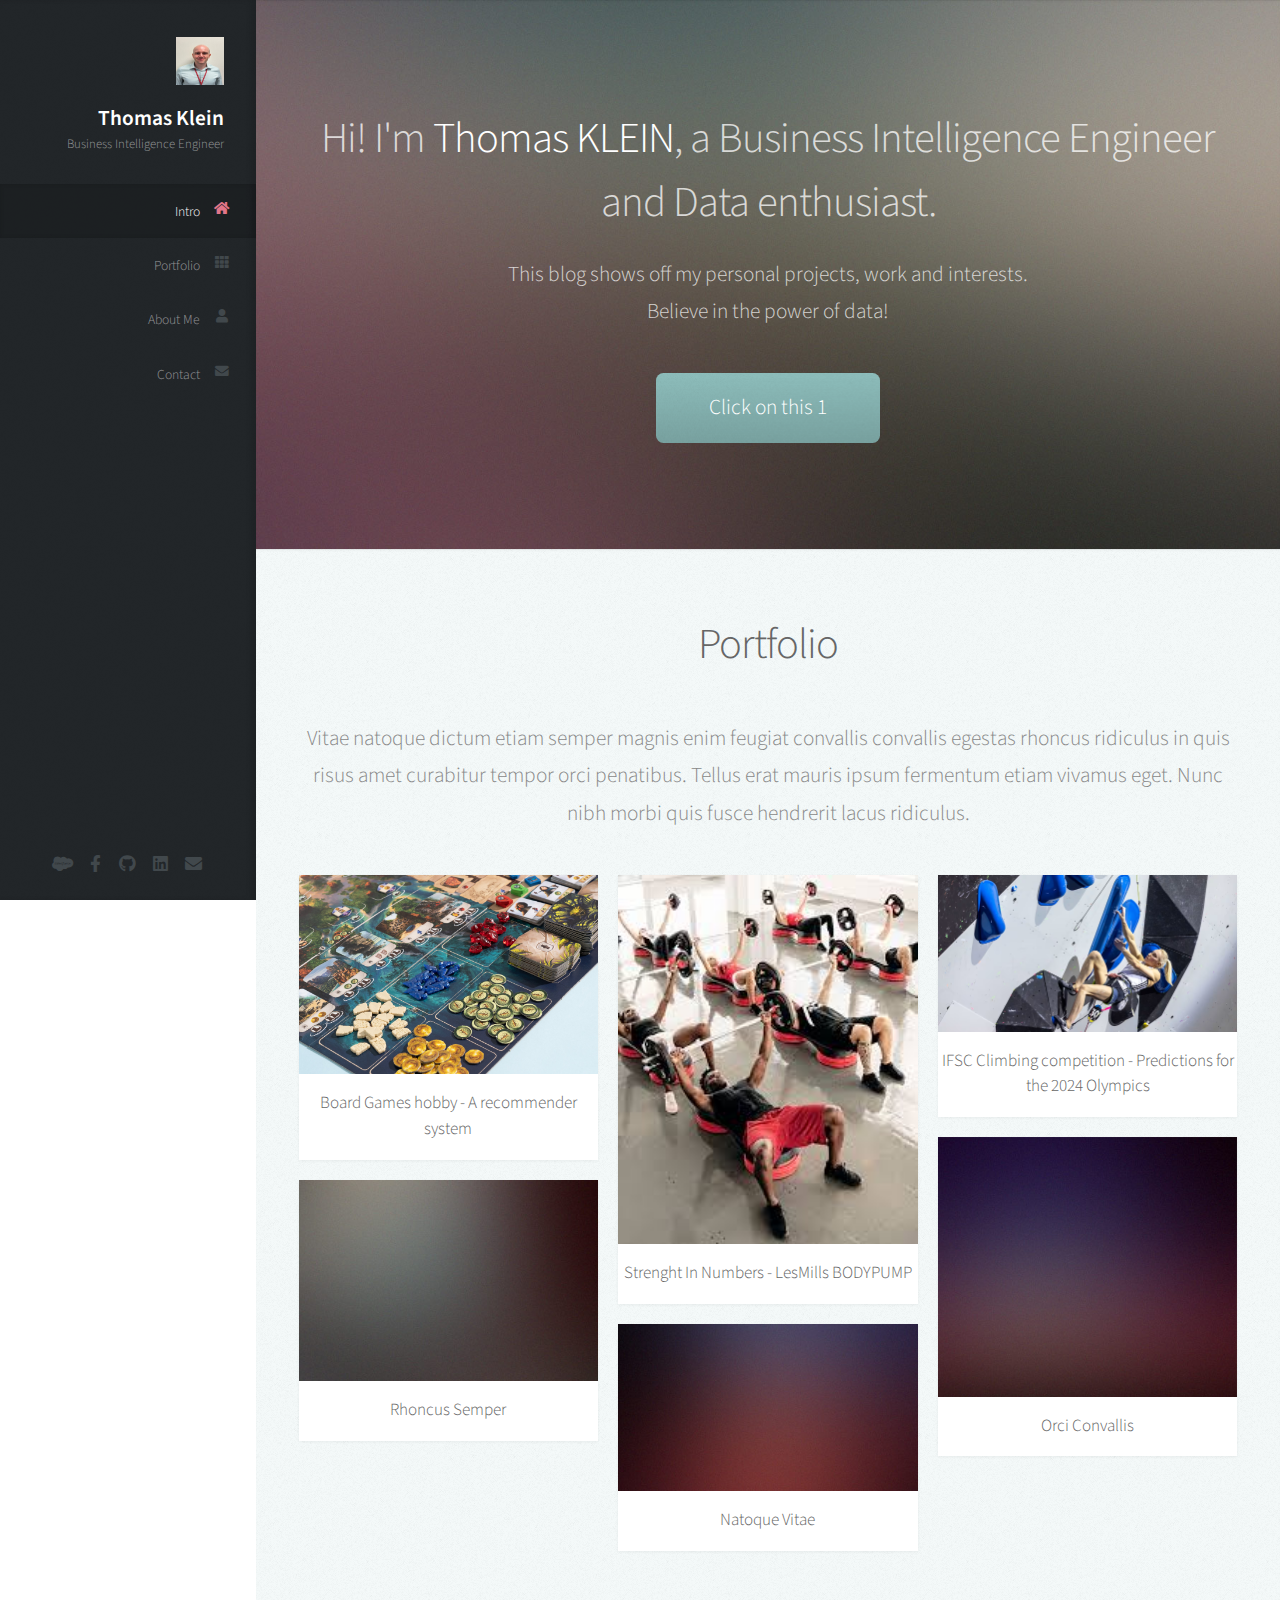
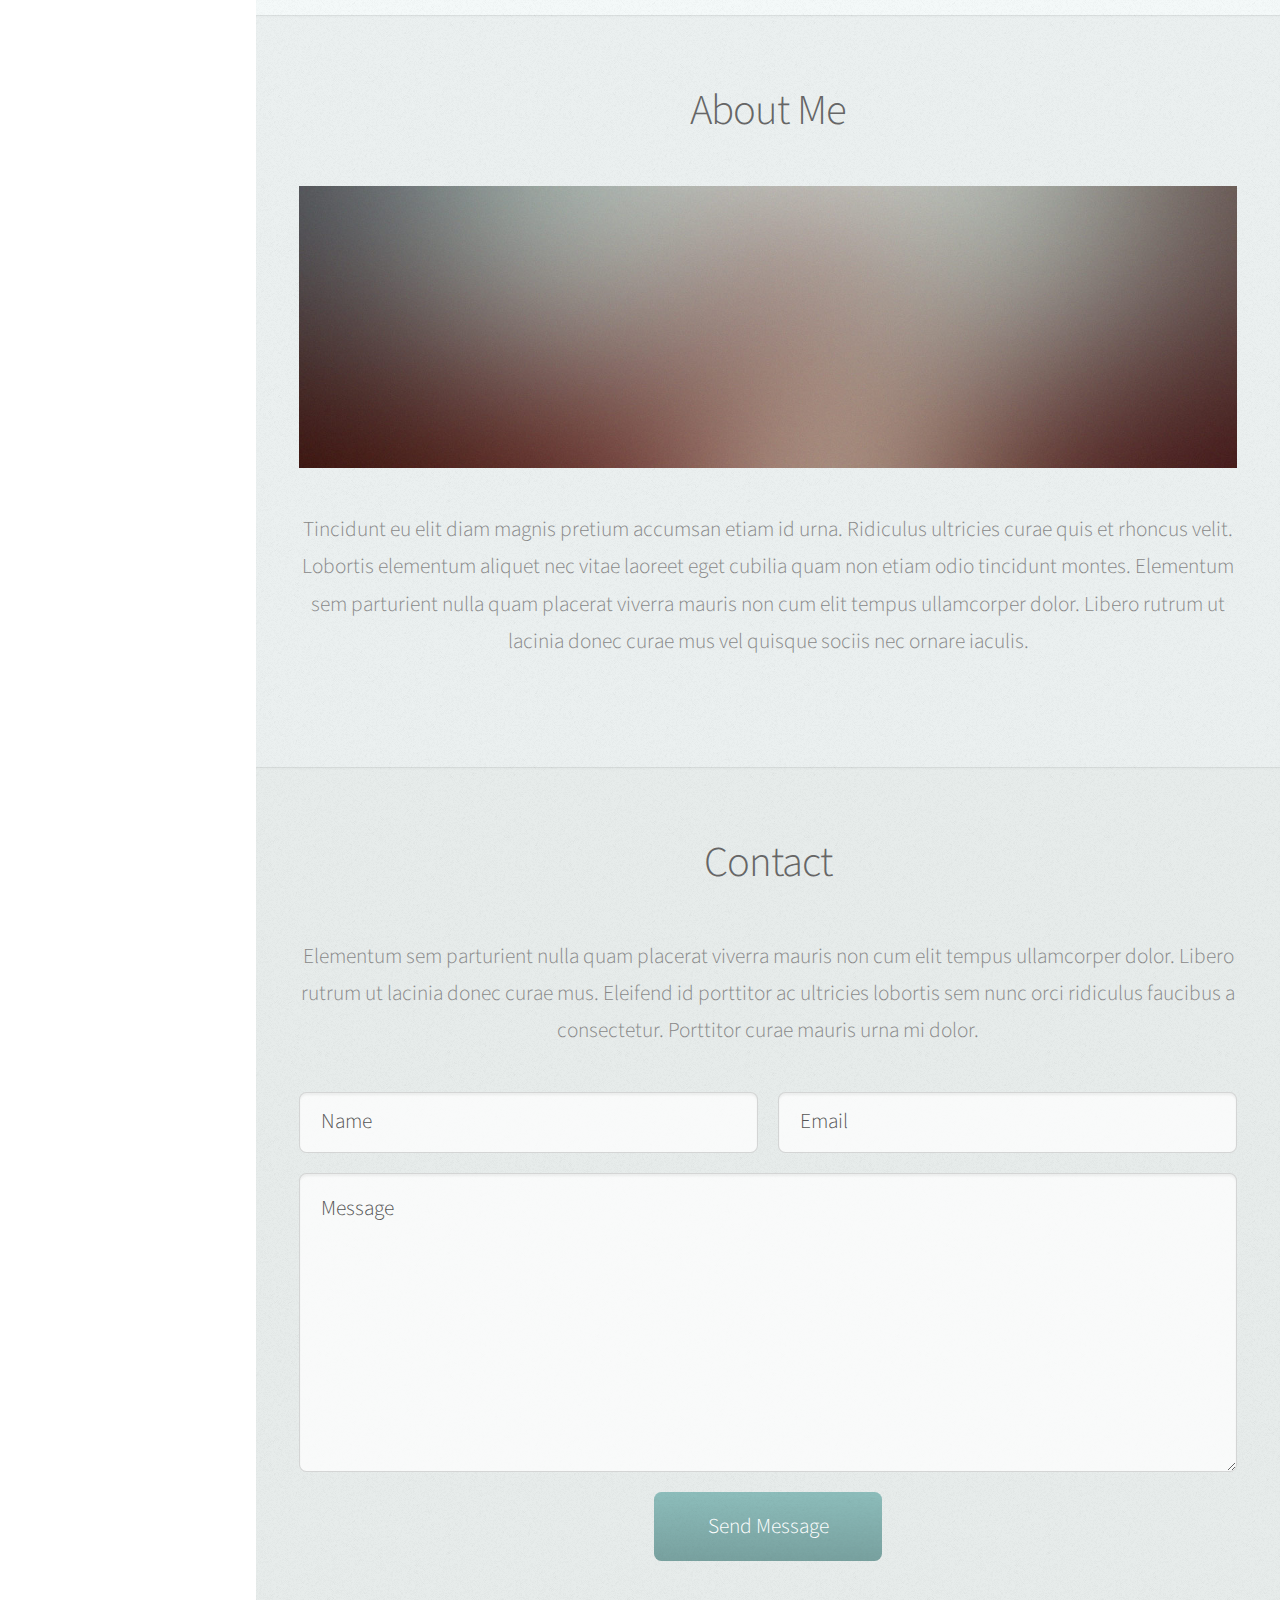
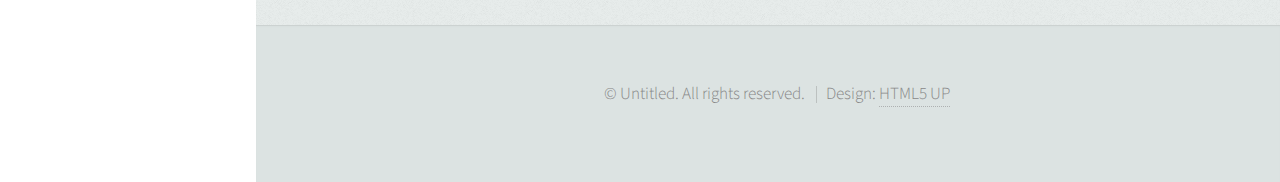
==== index.html @ b3cee6b2 "styling h4, correcting links, changing title of article 1" ====
<!DOCTYPE HTML>
<!--
	Prologue by HTML5 UP
	html5up.net | @ajlkn
	Free for personal and commercial use under the CCA 3.0 license (html5up.net/license)
-->
<html lang="en">

<head>
	<title>Thomas KLEIN</title>
	<meta charset="utf-8" />
	<meta name="viewport" content="width=device-width, initial-scale=1, user-scalable=no" />
	<link rel="stylesheet" href="assets/css/main.css" />
</head>

<body class="is-preload">

	<!-- Header -->
	<div id="header">

		<div class="top">

			<!-- Logo -->
			<div id="logo">
				<span class="image avatar48"><img src="images/Klein Thomas.jpg" alt="" /></span>
				<h1 id="title">Thomas Klein</h1>
				<p>Business Intelligence Engineer</p>
			</div>

			<!-- Nav -->
			<nav id="nav">
				<ul>
					<li><a href="#top" id="top-link"><span class="icon solid fa-home">Intro</span></a></li>
					<li><a href="#portfolio" id="portfolio-link"><span class="icon solid fa-th">Portfolio</span></a>
					</li>
					<li><a href="#about" id="about-link"><span class="icon solid fa-user">About Me</span></a></li>
					<li><a href="#contact" id="contact-link"><span class="icon solid fa-envelope">Contact</span></a>
					</li>
				</ul>
			</nav>

		</div>

		<div class="bottom">

			<!-- Social Icons -->
			<ul class="icons">
				<li><a href="https://public.tableau.com/app/profile/klein6166/vizzes" class="icon brands fa-salesforce"><span class="label">Tableau</span></a></li>
				<li><a href="#" class="icon brands fa-facebook-f"><span class="label">Facebook</span></a></li>
				<li><a href="https://github.com/ThomasKlein90" class="icon brands fa-github"><span class="label">Github</span></a></li>
				<li><a href="https://www.linkedin.com/in/thomas-klein-3831b297/" class="icon brands fa-linkedin"><span class="label">LinkedIn</span></a></li>
				<li><a href="mailto:thomask.klein@laposte.net" class="icon solid fa-envelope"><span class="label">Email</span></a></li>
			</ul>

		</div>

	</div>

	<!-- Main -->
	<div id="main">

		<!-- Intro -->
		<section id="top" class="one dark cover">
			<div class="container">

				<header>
					<h2 class="alt">Hi! I'm <strong>Thomas KLEIN</strong>, a Business Intelligence Engineer and Data enthusiast.</h2>
					<p>This blog shows off my personal projects, work and interests.<br />
						Believe in the power of data!</p>
				</header>

				<footer>
					<a href="#portfolio" class="button scrolly">Click on this 1</a>
				</footer>

			</div>
		</section>

		<!-- Portfolio -->
		<section id="portfolio" class="two">
			<div class="container">

				<header>
					<h2>Portfolio</h2>
				</header>

				<p>Vitae natoque dictum etiam semper magnis enim feugiat convallis convallis
					egestas rhoncus ridiculus in quis risus amet curabitur tempor orci penatibus.
					Tellus erat mauris ipsum fermentum etiam vivamus eget. Nunc nibh morbi quis
					fusce hendrerit lacus ridiculus.</p>

				<div class="row">
					<div class="col-4 col-12-mobile">
						<article class="item">
							<a href="#" class="image fit"><img src="images/strategyboardgames.jpg" alt="" /></a>
							<header>
								<h3>Board Games hobby - A recommender system</h3>
							</header>
						</article>
						<article class="item">
							<a href="#" class="image fit"><img src="images/pic03.jpg" alt="" /></a>
							<header>
								<h3>Rhoncus Semper</h3>
							</header>
						</article>
					</div>
					<div class="col-4 col-12-mobile">
						<article class="item">
							<a href="article1.html" class="image fit"><img src="images/Bodypump.jpg" alt="" /></a>
							<header>
								<h3>Strenght In Numbers - LesMills BODYPUMP</h3>
							</header>
						</article>
						<article class="item">
							<a href="#" class="image fit"><img src="images/pic05.jpg" alt="" /></a>
							<header>
								<h3>Natoque Vitae</h3>
							</header>
						</article>
					</div>
					<div class="col-4 col-12-mobile">
						<article class="item">
							<a href="#" class="image fit"><img src="images/ifscclimbing.jpg" alt="" /></a>
							<header>
								<h3>IFSC Climbing competition - Predictions for the 2024 Olympics</h3>
							</header>
						</article>
						<article class="item">
							<a href="#" class="image fit"><img src="images/pic07.jpg" alt="" /></a>
							<header>
								<h3>Orci Convallis</h3>
							</header>
						</article>
					</div>
				</div>

			</div>
		</section>

		<!-- About Me -->
		<section id="about" class="three">
			<div class="container">

				<header>
					<h2>About Me</h2>
				</header>

				<a href="#" class="image featured"><img src="images/pic08.jpg" alt="" /></a>

				<p>Tincidunt eu elit diam magnis pretium accumsan etiam id urna. Ridiculus
					ultricies curae quis et rhoncus velit. Lobortis elementum aliquet nec vitae
					laoreet eget cubilia quam non etiam odio tincidunt montes. Elementum sem
					parturient nulla quam placerat viverra mauris non cum elit tempus ullamcorper
					dolor. Libero rutrum ut lacinia donec curae mus vel quisque sociis nec
					ornare iaculis.</p>

			</div>
		</section>

		<!-- Contact -->
		<section id="contact" class="four">
			<div class="container">

				<header>
					<h2>Contact</h2>
				</header>

				<p>Elementum sem parturient nulla quam placerat viverra
					mauris non cum elit tempus ullamcorper dolor. Libero rutrum ut lacinia
					donec curae mus. Eleifend id porttitor ac ultricies lobortis sem nunc
					orci ridiculus faucibus a consectetur. Porttitor curae mauris urna mi dolor.</p>

				<form method="post" action="#">
					<div class="row">
						<div class="col-6 col-12-mobile"><input type="text" name="name" placeholder="Name" /></div>
						<div class="col-6 col-12-mobile"><input type="text" name="email" placeholder="Email" /></div>
						<div class="col-12">
							<textarea name="message" placeholder="Message"></textarea>
						</div>
						<div class="col-12">
							<input type="submit" value="Send Message" />
						</div>
					</div>
				</form>

			</div>
		</section>

	</div>

	<!-- Footer -->
	<div id="footer">

		<!-- Copyright -->
		<ul class="copyright">
			<li>&copy; Untitled. All rights reserved.</li>
			<li>Design: <a href="http://html5up.net">HTML5 UP</a></li>
		</ul>

	</div>

	<!-- Scripts -->
	<script src="assets/js/jquery.min.js"></script>
	<script src="assets/js/jquery.scrolly.min.js"></script>
	<script src="assets/js/jquery.scrollex.min.js"></script>
	<script src="assets/js/browser.min.js"></script>
	<script src="assets/js/breakpoints.min.js"></script>
	<script src="assets/js/util.js"></script>
	<script src="assets/js/main.js"></script>

</body>

</html>
---- assets/css/main.css ----
@import url("fontawesome-all.min.css");
@import url("https://fonts.googleapis.com/css?family=Source+Sans+Pro:300,300italic,400,600");

/*
	Prologue by HTML5 UP
	html5up.net | @ajlkn
	Free for personal and commercial use under the CCA 3.0 license (html5up.net/license)
*/

html,
body,
div,
span,
applet,
object,
iframe,
h1,
h2,
h3,
h4,
h5,
h6,
p,
blockquote,
pre,
a,
abbr,
acronym,
address,
big,
cite,
code,
del,
dfn,
em,
img,
ins,
kbd,
q,
s,
samp,
small,
strike,
strong,
sub,
sup,
tt,
var,
b,
u,
i,
center,
dl,
dt,
dd,
ol,
ul,
li,
fieldset,
form,
label,
legend,
table,
caption,
tbody,
tfoot,
thead,
tr,
th,
td,
article,
articletext,
aside,
canvas,
details,
embed,
figure,
figcaption,
footer,
header,
hgroup,
menu,
nav,
output,
ruby,
section,
summary,
time,
mark,
audio,
video {
	margin: 0;
	padding: 0;
	border: 0;
	font-size: 100%;
	font: inherit;
	vertical-align: baseline;
}

article,
articletext,
aside,
details,
figcaption,
figure,
footer,
header,
hgroup,
menu,
nav,
section {
	display: block;
}

body {
	line-height: 1;
}

ol,
ul {
	list-style: none;
}

blockquote,
q {
	quotes: none;
}

blockquote:before,
blockquote:after,
q:before,
q:after {
	content: '';
	content: none;
}

table {
	border-collapse: collapse;
	border-spacing: 0;
}

body {
	-webkit-text-size-adjust: none;
}

mark {
	background-color: transparent;
	color: inherit;
}

input::-moz-focus-inner {
	border: 0;
	padding: 0;
}

input,
select,
textarea {
	-moz-appearance: none;
	-webkit-appearance: none;
	-ms-appearance: none;
	appearance: none;
}

/* Basic */

html {
	box-sizing: border-box;
}

*,
*:before,
*:after {
	box-sizing: inherit;
}

body {
	background: #fff;
	font-family: 'Source Sans Pro', sans-serif;
	font-size: 19pt;
	font-weight: 300;
	line-height: 1.75em;
	color: #888;
}

body.is-preload *,
body.is-preload *:before,
body.is-preload *:after {
	-moz-animation: none !important;
	-webkit-animation: none !important;
	-ms-animation: none !important;
	animation: none !important;
	-moz-transition: none !important;
	-webkit-transition: none !important;
	-ms-transition: none !important;
	transition: none !important;
}

input,
textarea,
select {
	font-family: 'Source Sans Pro', sans-serif;
	font-size: 19pt;
	font-weight: 300;
	line-height: 1.75em;
	color: #888;
}

h1,
h2,
h3,
h4,
h5,
h6 {
	font-weight: 300;
	color: #666;
	line-height: 1.5em;
}

h1 a,
h2 a,
h3 a,
h4 a,
h5 a,
h6 a {
	color: inherit;
	text-decoration: none;
}

h1 a strong,
h2 a strong,
h3 a strong,
h4 a strong,
h5 a strong,
h6 a strong {
	color: #333;
}

h2 {
	font-size: 2em;
	letter-spacing: -1px;
}

h2.alt {
	color: #888;
}

h2.alt strong {
	color: #666;
}

h3 {
	font-size: 1.5em;
}

h4 {
	font-size: 1.2em;
}

header {
	margin: 0 0 2em 0;
}

header>p {
	margin: 1em 0 0 0;
}

footer {
	margin: 2em 0 0 0;
}

strong,
b {
	font-weight: 300;
	color: #666;
}

em,
i {
	font-style: italic;
}

a {
	text-decoration: none;
	color: inherit;
	border-bottom: dotted 1px rgba(128, 128, 128, 0.5);
	-moz-transition: color 0.35s ease-in-out, border-bottom-color 0.35s ease-in-out;
	-webkit-transition: color 0.35s ease-in-out, border-bottom-color 0.35s ease-in-out;
	-ms-transition: color 0.35s ease-in-out, border-bottom-color 0.35s ease-in-out;
	transition: color 0.35s ease-in-out, border-bottom-color 0.35s ease-in-out;
	outline: 0;
}

a:hover {
	color: #E27689;
	border-bottom-color: rgba(255, 255, 255, 0);
}

sub {
	position: relative;
	top: 0.5em;
	font-size: 0.8em;
}

sup {
	position: relative;
	top: -0.5em;
	font-size: 0.8em;
}

hr {
	border: 0;
	border-top: solid 1px #ddd;
}

blockquote {
	border-left: solid 0.5em #ddd;
	padding: 1em 0 1em 2em;
	font-style: italic;
}

p,
ul,
ol,
dl,
table {
	margin-bottom: 2em;
}

br.clear {
	clear: both;
}

/* Articletext */

.articletext {
	margin: 0 auto;
	max-width: 100%;
	width: 1400px;
	text-align: left;
}

/* Container */

.container {
	margin: 0 auto;
	max-width: 100%;
	width: 1400px;
}

@media screen and (min-width: 961px) and (max-width: 1880px) {

	.container {
		width: 1200px;
	}

}

@media screen and (min-width: 961px) and (max-width: 1620px) {

	.container {
		width: 960px;
	}

}

@media screen and (min-width: 961px) and (max-width: 1320px) {

	.container {
		width: 100%;
	}

}

@media screen and (max-width: 960px) {

	.container {
		width: 100%;
	}

}

@media screen and (max-width: 736px) {

	.container {
		width: 100%;
	}

}

/* Row */

.row {
	display: flex;
	flex-wrap: wrap;
	box-sizing: border-box;
	align-items: stretch;
}

.row>* {
	box-sizing: border-box;
}

.row.gtr-uniform>*> :last-child {
	margin-bottom: 0;
}

.row.aln-left {
	justify-content: flex-start;
}

.row.aln-center {
	justify-content: center;
}

.row.aln-right {
	justify-content: flex-end;
}

.row.aln-top {
	align-items: flex-start;
}

.row.aln-middle {
	align-items: center;
}

.row.aln-bottom {
	align-items: flex-end;
}

.row>.imp {
	order: -1;
}

.row>.col-1 {
	width: 8.33333%;
}

.row>.off-1 {
	margin-left: 8.33333%;
}

.row>.col-2 {
	width: 16.66667%;
}

.row>.off-2 {
	margin-left: 16.66667%;
}

.row>.col-3 {
	width: 25%;
}

.row>.off-3 {
	margin-left: 25%;
}

.row>.col-4 {
	width: 33.33333%;
}

.row>.off-4 {
	margin-left: 33.33333%;
}

.row>.col-5 {
	width: 41.66667%;
}

.row>.off-5 {
	margin-left: 41.66667%;
}

.row>.col-6 {
	width: 50%;
}

.row>.off-6 {
	margin-left: 50%;
}

.row>.col-7 {
	width: 58.33333%;
}

.row>.off-7 {
	margin-left: 58.33333%;
}

.row>.col-8 {
	width: 66.66667%;
}

.row>.off-8 {
	margin-left: 66.66667%;
}

.row>.col-9 {
	width: 75%;
}

.row>.off-9 {
	margin-left: 75%;
}

.row>.col-10 {
	width: 83.33333%;
}

.row>.off-10 {
	margin-left: 83.33333%;
}

.row>.col-11 {
	width: 91.66667%;
}

.row>.off-11 {
	margin-left: 91.66667%;
}

.row>.col-12 {
	width: 100%;
}

.row>.off-12 {
	margin-left: 100%;
}

.row.gtr-0 {
	margin-top: 0px;
	margin-left: 0px;
}

.row.gtr-0>* {
	padding: 0px 0 0 0px;
}

.row.gtr-0.gtr-uniform {
	margin-top: 0px;
}

.row.gtr-0.gtr-uniform>* {
	padding-top: 0px;
}

.row.gtr-25 {
	margin-top: -10px;
	margin-left: -10px;
}

.row.gtr-25>* {
	padding: 10px 0 0 10px;
}

.row.gtr-25.gtr-uniform {
	margin-top: -10px;
}

.row.gtr-25.gtr-uniform>* {
	padding-top: 10px;
}

.row.gtr-50 {
	margin-top: -20px;
	margin-left: -20px;
}

.row.gtr-50>* {
	padding: 20px 0 0 20px;
}

.row.gtr-50.gtr-uniform {
	margin-top: -20px;
}

.row.gtr-50.gtr-uniform>* {
	padding-top: 20px;
}

.row {
	margin-top: -40px;
	margin-left: -40px;
}

.row>* {
	padding: 40px 0 0 40px;
}

.row.gtr-uniform {
	margin-top: -40px;
}

.row.gtr-uniform>* {
	padding-top: 40px;
}

.row.gtr-150 {
	margin-top: -60px;
	margin-left: -60px;
}

.row.gtr-150>* {
	padding: 60px 0 0 60px;
}

.row.gtr-150.gtr-uniform {
	margin-top: -60px;
}

.row.gtr-150.gtr-uniform>* {
	padding-top: 60px;
}

.row.gtr-200 {
	margin-top: -80px;
	margin-left: -80px;
}

.row.gtr-200>* {
	padding: 80px 0 0 80px;
}

.row.gtr-200.gtr-uniform {
	margin-top: -80px;
}

.row.gtr-200.gtr-uniform>* {
	padding-top: 80px;
}

@media screen and (min-width: 961px) and (max-width: 1880px) {

	.row {
		display: flex;
		flex-wrap: wrap;
		box-sizing: border-box;
		align-items: stretch;
	}

	.row>* {
		box-sizing: border-box;
	}

	.row.gtr-uniform>*> :last-child {
		margin-bottom: 0;
	}

	.row.aln-left {
		justify-content: flex-start;
	}

	.row.aln-center {
		justify-content: center;
	}

	.row.aln-right {
		justify-content: flex-end;
	}

	.row.aln-top {
		align-items: flex-start;
	}

	.row.aln-middle {
		align-items: center;
	}

	.row.aln-bottom {
		align-items: flex-end;
	}

	.row>.imp-wide {
		order: -1;
	}

	.row>.col-1-wide {
		width: 8.33333%;
	}

	.row>.off-1-wide {
		margin-left: 8.33333%;
	}

	.row>.col-2-wide {
		width: 16.66667%;
	}

	.row>.off-2-wide {
		margin-left: 16.66667%;
	}

	.row>.col-3-wide {
		width: 25%;
	}

	.row>.off-3-wide {
		margin-left: 25%;
	}

	.row>.col-4-wide {
		width: 33.33333%;
	}

	.row>.off-4-wide {
		margin-left: 33.33333%;
	}

	.row>.col-5-wide {
		width: 41.66667%;
	}

	.row>.off-5-wide {
		margin-left: 41.66667%;
	}

	.row>.col-6-wide {
		width: 50%;
	}

	.row>.off-6-wide {
		margin-left: 50%;
	}

	.row>.col-7-wide {
		width: 58.33333%;
	}

	.row>.off-7-wide {
		margin-left: 58.33333%;
	}

	.row>.col-8-wide {
		width: 66.66667%;
	}

	.row>.off-8-wide {
		margin-left: 66.66667%;
	}

	.row>.col-9-wide {
		width: 75%;
	}

	.row>.off-9-wide {
		margin-left: 75%;
	}

	.row>.col-10-wide {
		width: 83.33333%;
	}

	.row>.off-10-wide {
		margin-left: 83.33333%;
	}

	.row>.col-11-wide {
		width: 91.66667%;
	}

	.row>.off-11-wide {
		margin-left: 91.66667%;
	}

	.row>.col-12-wide {
		width: 100%;
	}

	.row>.off-12-wide {
		margin-left: 100%;
	}

	.row.gtr-0 {
		margin-top: 0px;
		margin-left: 0px;
	}

	.row.gtr-0>* {
		padding: 0px 0 0 0px;
	}

	.row.gtr-0.gtr-uniform {
		margin-top: 0px;
	}

	.row.gtr-0.gtr-uniform>* {
		padding-top: 0px;
	}

	.row.gtr-25 {
		margin-top: -10px;
		margin-left: -10px;
	}

	.row.gtr-25>* {
		padding: 10px 0 0 10px;
	}

	.row.gtr-25.gtr-uniform {
		margin-top: -10px;
	}

	.row.gtr-25.gtr-uniform>* {
		padding-top: 10px;
	}

	.row.gtr-50 {
		margin-top: -20px;
		margin-left: -20px;
	}

	.row.gtr-50>* {
		padding: 20px 0 0 20px;
	}

	.row.gtr-50.gtr-uniform {
		margin-top: -20px;
	}

	.row.gtr-50.gtr-uniform>* {
		padding-top: 20px;
	}

	.row {
		margin-top: -40px;
		margin-left: -40px;
	}

	.row>* {
		padding: 40px 0 0 40px;
	}

	.row.gtr-uniform {
		margin-top: -40px;
	}

	.row.gtr-uniform>* {
		padding-top: 40px;
	}

	.row.gtr-150 {
		margin-top: -60px;
		margin-left: -60px;
	}

	.row.gtr-150>* {
		padding: 60px 0 0 60px;
	}

	.row.gtr-150.gtr-uniform {
		margin-top: -60px;
	}

	.row.gtr-150.gtr-uniform>* {
		padding-top: 60px;
	}

	.row.gtr-200 {
		margin-top: -80px;
		margin-left: -80px;
	}

	.row.gtr-200>* {
		padding: 80px 0 0 80px;
	}

	.row.gtr-200.gtr-uniform {
		margin-top: -80px;
	}

	.row.gtr-200.gtr-uniform>* {
		padding-top: 80px;
	}

}

@media screen and (min-width: 961px) and (max-width: 1620px) {

	.row {
		display: flex;
		flex-wrap: wrap;
		box-sizing: border-box;
		align-items: stretch;
	}

	.row>* {
		box-sizing: border-box;
	}

	.row.gtr-uniform>*> :last-child {
		margin-bottom: 0;
	}

	.row.aln-left {
		justify-content: flex-start;
	}

	.row.aln-center {
		justify-content: center;
	}

	.row.aln-right {
		justify-content: flex-end;
	}

	.row.aln-top {
		align-items: flex-start;
	}

	.row.aln-middle {
		align-items: center;
	}

	.row.aln-bottom {
		align-items: flex-end;
	}

	.row>.imp-normal {
		order: -1;
	}

	.row>.col-1-normal {
		width: 8.33333%;
	}

	.row>.off-1-normal {
		margin-left: 8.33333%;
	}

	.row>.col-2-normal {
		width: 16.66667%;
	}

	.row>.off-2-normal {
		margin-left: 16.66667%;
	}

	.row>.col-3-normal {
		width: 25%;
	}

	.row>.off-3-normal {
		margin-left: 25%;
	}

	.row>.col-4-normal {
		width: 33.33333%;
	}

	.row>.off-4-normal {
		margin-left: 33.33333%;
	}

	.row>.col-5-normal {
		width: 41.66667%;
	}

	.row>.off-5-normal {
		margin-left: 41.66667%;
	}

	.row>.col-6-normal {
		width: 50%;
	}

	.row>.off-6-normal {
		margin-left: 50%;
	}

	.row>.col-7-normal {
		width: 58.33333%;
	}

	.row>.off-7-normal {
		margin-left: 58.33333%;
	}

	.row>.col-8-normal {
		width: 66.66667%;
	}

	.row>.off-8-normal {
		margin-left: 66.66667%;
	}

	.row>.col-9-normal {
		width: 75%;
	}

	.row>.off-9-normal {
		margin-left: 75%;
	}

	.row>.col-10-normal {
		width: 83.33333%;
	}

	.row>.off-10-normal {
		margin-left: 83.33333%;
	}

	.row>.col-11-normal {
		width: 91.66667%;
	}

	.row>.off-11-normal {
		margin-left: 91.66667%;
	}

	.row>.col-12-normal {
		width: 100%;
	}

	.row>.off-12-normal {
		margin-left: 100%;
	}

	.row.gtr-0 {
		margin-top: 0px;
		margin-left: 0px;
	}

	.row.gtr-0>* {
		padding: 0px 0 0 0px;
	}

	.row.gtr-0.gtr-uniform {
		margin-top: 0px;
	}

	.row.gtr-0.gtr-uniform>* {
		padding-top: 0px;
	}

	.row.gtr-25 {
		margin-top: -10px;
		margin-left: -10px;
	}

	.row.gtr-25>* {
		padding: 10px 0 0 10px;
	}

	.row.gtr-25.gtr-uniform {
		margin-top: -10px;
	}

	.row.gtr-25.gtr-uniform>* {
		padding-top: 10px;
	}

	.row.gtr-50 {
		margin-top: -20px;
		margin-left: -20px;
	}

	.row.gtr-50>* {
		padding: 20px 0 0 20px;
	}

	.row.gtr-50.gtr-uniform {
		margin-top: -20px;
	}

	.row.gtr-50.gtr-uniform>* {
		padding-top: 20px;
	}

	.row {
		margin-top: -40px;
		margin-left: -40px;
	}

	.row>* {
		padding: 40px 0 0 40px;
	}

	.row.gtr-uniform {
		margin-top: -40px;
	}

	.row.gtr-uniform>* {
		padding-top: 40px;
	}

	.row.gtr-150 {
		margin-top: -60px;
		margin-left: -60px;
	}

	.row.gtr-150>* {
		padding: 60px 0 0 60px;
	}

	.row.gtr-150.gtr-uniform {
		margin-top: -60px;
	}

	.row.gtr-150.gtr-uniform>* {
		padding-top: 60px;
	}

	.row.gtr-200 {
		margin-top: -80px;
		margin-left: -80px;
	}

	.row.gtr-200>* {
		padding: 80px 0 0 80px;
	}

	.row.gtr-200.gtr-uniform {
		margin-top: -80px;
	}

	.row.gtr-200.gtr-uniform>* {
		padding-top: 80px;
	}

}

@media screen and (min-width: 961px) and (max-width: 1320px) {

	.row {
		display: flex;
		flex-wrap: wrap;
		box-sizing: border-box;
		align-items: stretch;
	}

	.row>* {
		box-sizing: border-box;
	}

	.row.gtr-uniform>*> :last-child {
		margin-bottom: 0;
	}

	.row.aln-left {
		justify-content: flex-start;
	}

	.row.aln-center {
		justify-content: center;
	}

	.row.aln-right {
		justify-content: flex-end;
	}

	.row.aln-top {
		align-items: flex-start;
	}

	.row.aln-middle {
		align-items: center;
	}

	.row.aln-bottom {
		align-items: flex-end;
	}

	.row>.imp-narrow {
		order: -1;
	}

	.row>.col-1-narrow {
		width: 8.33333%;
	}

	.row>.off-1-narrow {
		margin-left: 8.33333%;
	}

	.row>.col-2-narrow {
		width: 16.66667%;
	}

	.row>.off-2-narrow {
		margin-left: 16.66667%;
	}

	.row>.col-3-narrow {
		width: 25%;
	}

	.row>.off-3-narrow {
		margin-left: 25%;
	}

	.row>.col-4-narrow {
		width: 33.33333%;
	}

	.row>.off-4-narrow {
		margin-left: 33.33333%;
	}

	.row>.col-5-narrow {
		width: 41.66667%;
	}

	.row>.off-5-narrow {
		margin-left: 41.66667%;
	}

	.row>.col-6-narrow {
		width: 50%;
	}

	.row>.off-6-narrow {
		margin-left: 50%;
	}

	.row>.col-7-narrow {
		width: 58.33333%;
	}

	.row>.off-7-narrow {
		margin-left: 58.33333%;
	}

	.row>.col-8-narrow {
		width: 66.66667%;
	}

	.row>.off-8-narrow {
		margin-left: 66.66667%;
	}

	.row>.col-9-narrow {
		width: 75%;
	}

	.row>.off-9-narrow {
		margin-left: 75%;
	}

	.row>.col-10-narrow {
		width: 83.33333%;
	}

	.row>.off-10-narrow {
		margin-left: 83.33333%;
	}

	.row>.col-11-narrow {
		width: 91.66667%;
	}

	.row>.off-11-narrow {
		margin-left: 91.66667%;
	}

	.row>.col-12-narrow {
		width: 100%;
	}

	.row>.off-12-narrow {
		margin-left: 100%;
	}

	.row.gtr-0 {
		margin-top: 0px;
		margin-left: 0px;
	}

	.row.gtr-0>* {
		padding: 0px 0 0 0px;
	}

	.row.gtr-0.gtr-uniform {
		margin-top: 0px;
	}

	.row.gtr-0.gtr-uniform>* {
		padding-top: 0px;
	}

	.row.gtr-25 {
		margin-top: -5px;
		margin-left: -5px;
	}

	.row.gtr-25>* {
		padding: 5px 0 0 5px;
	}

	.row.gtr-25.gtr-uniform {
		margin-top: -5px;
	}

	.row.gtr-25.gtr-uniform>* {
		padding-top: 5px;
	}

	.row.gtr-50 {
		margin-top: -10px;
		margin-left: -10px;
	}

	.row.gtr-50>* {
		padding: 10px 0 0 10px;
	}

	.row.gtr-50.gtr-uniform {
		margin-top: -10px;
	}

	.row.gtr-50.gtr-uniform>* {
		padding-top: 10px;
	}

	.row {
		margin-top: -20px;
		margin-left: -20px;
	}

	.row>* {
		padding: 20px 0 0 20px;
	}

	.row.gtr-uniform {
		margin-top: -20px;
	}

	.row.gtr-uniform>* {
		padding-top: 20px;
	}

	.row.gtr-150 {
		margin-top: -30px;
		margin-left: -30px;
	}

	.row.gtr-150>* {
		padding: 30px 0 0 30px;
	}

	.row.gtr-150.gtr-uniform {
		margin-top: -30px;
	}

	.row.gtr-150.gtr-uniform>* {
		padding-top: 30px;
	}

	.row.gtr-200 {
		margin-top: -40px;
		margin-left: -40px;
	}

	.row.gtr-200>* {
		padding: 40px 0 0 40px;
	}

	.row.gtr-200.gtr-uniform {
		margin-top: -40px;
	}

	.row.gtr-200.gtr-uniform>* {
		padding-top: 40px;
	}

}

@media screen and (max-width: 960px) {

	.row {
		display: flex;
		flex-wrap: wrap;
		box-sizing: border-box;
		align-items: stretch;
	}

	.row>* {
		box-sizing: border-box;
	}

	.row.gtr-uniform>*> :last-child {
		margin-bottom: 0;
	}

	.row.aln-left {
		justify-content: flex-start;
	}

	.row.aln-center {
		justify-content: center;
	}

	.row.aln-right {
		justify-content: flex-end;
	}

	.row.aln-top {
		align-items: flex-start;
	}

	.row.aln-middle {
		align-items: center;
	}

	.row.aln-bottom {
		align-items: flex-end;
	}

	.row>.imp-narrower {
		order: -1;
	}

	.row>.col-1-narrower {
		width: 8.33333%;
	}

	.row>.off-1-narrower {
		margin-left: 8.33333%;
	}

	.row>.col-2-narrower {
		width: 16.66667%;
	}

	.row>.off-2-narrower {
		margin-left: 16.66667%;
	}

	.row>.col-3-narrower {
		width: 25%;
	}

	.row>.off-3-narrower {
		margin-left: 25%;
	}

	.row>.col-4-narrower {
		width: 33.33333%;
	}

	.row>.off-4-narrower {
		margin-left: 33.33333%;
	}

	.row>.col-5-narrower {
		width: 41.66667%;
	}

	.row>.off-5-narrower {
		margin-left: 41.66667%;
	}

	.row>.col-6-narrower {
		width: 50%;
	}

	.row>.off-6-narrower {
		margin-left: 50%;
	}

	.row>.col-7-narrower {
		width: 58.33333%;
	}

	.row>.off-7-narrower {
		margin-left: 58.33333%;
	}

	.row>.col-8-narrower {
		width: 66.66667%;
	}

	.row>.off-8-narrower {
		margin-left: 66.66667%;
	}

	.row>.col-9-narrower {
		width: 75%;
	}

	.row>.off-9-narrower {
		margin-left: 75%;
	}

	.row>.col-10-narrower {
		width: 83.33333%;
	}

	.row>.off-10-narrower {
		margin-left: 83.33333%;
	}

	.row>.col-11-narrower {
		width: 91.66667%;
	}

	.row>.off-11-narrower {
		margin-left: 91.66667%;
	}

	.row>.col-12-narrower {
		width: 100%;
	}

	.row>.off-12-narrower {
		margin-left: 100%;
	}

	.row.gtr-0 {
		margin-top: 0px;
		margin-left: 0px;
	}

	.row.gtr-0>* {
		padding: 0px 0 0 0px;
	}

	.row.gtr-0.gtr-uniform {
		margin-top: 0px;
	}

	.row.gtr-0.gtr-uniform>* {
		padding-top: 0px;
	}

	.row.gtr-25 {
		margin-top: -5px;
		margin-left: -5px;
	}

	.row.gtr-25>* {
		padding: 5px 0 0 5px;
	}

	.row.gtr-25.gtr-uniform {
		margin-top: -5px;
	}

	.row.gtr-25.gtr-uniform>* {
		padding-top: 5px;
	}

	.row.gtr-50 {
		margin-top: -10px;
		margin-left: -10px;
	}

	.row.gtr-50>* {
		padding: 10px 0 0 10px;
	}

	.row.gtr-50.gtr-uniform {
		margin-top: -10px;
	}

	.row.gtr-50.gtr-uniform>* {
		padding-top: 10px;
	}

	.row {
		margin-top: -20px;
		margin-left: -20px;
	}

	.row>* {
		padding: 20px 0 0 20px;
	}

	.row.gtr-uniform {
		margin-top: -20px;
	}

	.row.gtr-uniform>* {
		padding-top: 20px;
	}

	.row.gtr-150 {
		margin-top: -30px;
		margin-left: -30px;
	}

	.row.gtr-150>* {
		padding: 30px 0 0 30px;
	}

	.row.gtr-150.gtr-uniform {
		margin-top: -30px;
	}

	.row.gtr-150.gtr-uniform>* {
		padding-top: 30px;
	}

	.row.gtr-200 {
		margin-top: -40px;
		margin-left: -40px;
	}

	.row.gtr-200>* {
		padding: 40px 0 0 40px;
	}

	.row.gtr-200.gtr-uniform {
		margin-top: -40px;
	}

	.row.gtr-200.gtr-uniform>* {
		padding-top: 40px;
	}

}

@media screen and (max-width: 736px) {

	.row {
		display: flex;
		flex-wrap: wrap;
		box-sizing: border-box;
		align-items: stretch;
	}

	.row>* {
		box-sizing: border-box;
	}

	.row.gtr-uniform>*> :last-child {
		margin-bottom: 0;
	}

	.row.aln-left {
		justify-content: flex-start;
	}

	.row.aln-center {
		justify-content: center;
	}

	.row.aln-right {
		justify-content: flex-end;
	}

	.row.aln-top {
		align-items: flex-start;
	}

	.row.aln-middle {
		align-items: center;
	}

	.row.aln-bottom {
		align-items: flex-end;
	}

	.row>.imp-mobile {
		order: -1;
	}

	.row>.col-1-mobile {
		width: 8.33333%;
	}

	.row>.off-1-mobile {
		margin-left: 8.33333%;
	}

	.row>.col-2-mobile {
		width: 16.66667%;
	}

	.row>.off-2-mobile {
		margin-left: 16.66667%;
	}

	.row>.col-3-mobile {
		width: 25%;
	}

	.row>.off-3-mobile {
		margin-left: 25%;
	}

	.row>.col-4-mobile {
		width: 33.33333%;
	}

	.row>.off-4-mobile {
		margin-left: 33.33333%;
	}

	.row>.col-5-mobile {
		width: 41.66667%;
	}

	.row>.off-5-mobile {
		margin-left: 41.66667%;
	}

	.row>.col-6-mobile {
		width: 50%;
	}

	.row>.off-6-mobile {
		margin-left: 50%;
	}

	.row>.col-7-mobile {
		width: 58.33333%;
	}

	.row>.off-7-mobile {
		margin-left: 58.33333%;
	}

	.row>.col-8-mobile {
		width: 66.66667%;
	}

	.row>.off-8-mobile {
		margin-left: 66.66667%;
	}

	.row>.col-9-mobile {
		width: 75%;
	}

	.row>.off-9-mobile {
		margin-left: 75%;
	}

	.row>.col-10-mobile {
		width: 83.33333%;
	}

	.row>.off-10-mobile {
		margin-left: 83.33333%;
	}

	.row>.col-11-mobile {
		width: 91.66667%;
	}

	.row>.off-11-mobile {
		margin-left: 91.66667%;
	}

	.row>.col-12-mobile {
		width: 100%;
	}

	.row>.off-12-mobile {
		margin-left: 100%;
	}

	.row.gtr-0 {
		margin-top: 0px;
		margin-left: 0px;
	}

	.row.gtr-0>* {
		padding: 0px 0 0 0px;
	}

	.row.gtr-0.gtr-uniform {
		margin-top: 0px;
	}

	.row.gtr-0.gtr-uniform>* {
		padding-top: 0px;
	}

	.row.gtr-25 {
		margin-top: -5px;
		margin-left: -5px;
	}

	.row.gtr-25>* {
		padding: 5px 0 0 5px;
	}

	.row.gtr-25.gtr-uniform {
		margin-top: -5px;
	}

	.row.gtr-25.gtr-uniform>* {
		padding-top: 5px;
	}

	.row.gtr-50 {
		margin-top: -10px;
		margin-left: -10px;
	}

	.row.gtr-50>* {
		padding: 10px 0 0 10px;
	}

	.row.gtr-50.gtr-uniform {
		margin-top: -10px;
	}

	.row.gtr-50.gtr-uniform>* {
		padding-top: 10px;
	}

	.row {
		margin-top: -20px;
		margin-left: -20px;
	}

	.row>* {
		padding: 20px 0 0 20px;
	}

	.row.gtr-uniform {
		margin-top: -20px;
	}

	.row.gtr-uniform>* {
		padding-top: 20px;
	}

	.row.gtr-150 {
		margin-top: -30px;
		margin-left: -30px;
	}

	.row.gtr-150>* {
		padding: 30px 0 0 30px;
	}

	.row.gtr-150.gtr-uniform {
		margin-top: -30px;
	}

	.row.gtr-150.gtr-uniform>* {
		padding-top: 30px;
	}

	.row.gtr-200 {
		margin-top: -40px;
		margin-left: -40px;
	}

	.row.gtr-200>* {
		padding: 40px 0 0 40px;
	}

	.row.gtr-200.gtr-uniform {
		margin-top: -40px;
	}

	.row.gtr-200.gtr-uniform>* {
		padding-top: 40px;
	}

}

/* Sections/Article */

section,
article {
	margin-bottom: 3em;
}

section> :last-child,
section>.container,
section:last-child,
article> :last-child,
article>.container,
article:last-child {
	margin-bottom: 0;
}

.row>section,
.row>article {
	margin-bottom: 0;
}

/* Image */

.image {
	display: inline-block;
	border: 0;
}

.image img {
	display: block;
	width: 100%;
}

.image.avatar48 {
	width: 48px;
	height: 48px;
	background: #f00;
}

.image.avatar48 img {
	width: 48px;
	height: 48px;
}

.image.fit {
	display: block;
	width: 100%;
}

.image.featured {
	display: block;
	width: 100%;
	margin: 0 0 2em 0;
}

.image.left {
	float: left;
	margin: 0 2em 2em 0;
}

.image.centered {
	display: block;
	margin: 0 0 2em 0;
}

.image.centered img {
	margin: 0 auto;
	width: auto;
}

/* List */

ul {
	list-style: disc;
	padding-left: 1em;
}

ul li {
	padding-left: 0.5em;
}

ol {
	list-style: decimal;
	padding-left: 1.25em;
}

ol li {
	padding-left: 0.25em;
}

/* Icons */

ul.icons {
	cursor: default;
	list-style: none;
	padding-left: 0;
}

ul.icons li {
	display: inline-block;
	padding-left: 0;
}

ul.icons a {
	display: inline-block;
	width: 2em;
	height: 2em;
	line-height: 2em;
	text-align: center;
	border: 0;
}

/* Form */

form label {
	display: block;
	text-align: left;
	margin-bottom: 0.5em;
}

form input[type="text"],
form input[type="email"],
form input[type="password"],
form select,
form textarea {
	position: relative;
	-webkit-appearance: none;
	display: block;
	border: 0;
	outline: 0;
	background: #fff;
	background: rgba(255, 255, 255, 0.75);
	width: 100%;
	border-radius: 0.35em;
	padding: 0.75em 1em 0.75em 1em;
	box-shadow: inset 0 0.1em 0.1em 0 rgba(0, 0, 0, 0.05);
	border: solid 1px rgba(0, 0, 0, 0.15);
	-moz-transition: all 0.35s ease-in-out;
	-webkit-transition: all 0.35s ease-in-out;
	-ms-transition: all 0.35s ease-in-out;
	transition: all 0.35s ease-in-out;
}

form input[type="text"]:focus,
form input[type="email"]:focus,
form input[type="password"]:focus,
form select:focus,
form textarea:focus {
	box-shadow: 0 0 2px 1px #8ebebc;
	background: #fff;
}

form input[type="text"],
form input[type="email"],
form input[type="password"],
form select {
	line-height: 1.25em;
}

form textarea {
	min-height: 14em;
}

form ::-webkit-input-placeholder {
	color: #555 !important;
}

form :-moz-placeholder {
	color: #555 !important;
}

form ::-moz-placeholder {
	color: #555 !important;
}

form :-ms-input-placeholder {
	color: #555 !important;
}

form ::-moz-focus-inner {
	border: 0;
}

/* Table */

table {
	width: 100%;
	text-align: left;
}

table tbody tr:nth-child(2n+2) {
	background: #f4f4f4;
}

table td {
	padding: 0.5em 1em 0.5em 1em;
}

table th {
	text-align: left;
	padding: 0.5em 1em 0.5em 1em;
	color: #fff;
	background: #222729 url("images/overlay.png");
}

table thead {
	background: #444;
	color: #fff;
}

table tfoot {
	background: #eee;
}

/* Button */

input[type="button"],
input[type="submit"],
input[type="reset"],
button,
.button {
	position: relative;
	display: inline-block;
	border-radius: 0.35em;
	color: #fff !important;
	text-decoration: none;
	padding: 0.75em 2.5em 0.75em 2.5em;
	background-color: #8ebebc;
	border: 0;
	cursor: pointer;
	background-image: -moz-linear-gradient(top, rgba(0, 0, 0, 0), rgba(0, 0, 0, 0.15)), url("images/overlay.png");
	background-image: -webkit-linear-gradient(top, rgba(0, 0, 0, 0), rgba(0, 0, 0, 0.15)), url("images/overlay.png");
	background-image: -ms-linear-gradient(top, rgba(0, 0, 0, 0), rgba(0, 0, 0, 0.15)), url("images/overlay.png");
	background-image: linear-gradient(top, rgba(0, 0, 0, 0), rgba(0, 0, 0, 0.15)), url("images/overlay.png");
	-moz-transition: background-color 0.35s ease-in-out;
	-webkit-transition: background-color 0.35s ease-in-out;
	-ms-transition: background-color 0.35s ease-in-out;
	transition: background-color 0.35s ease-in-out;
}

input[type="button"]:hover,
input[type="submit"]:hover,
input[type="reset"]:hover,
button:hover,
.button:hover {
	background-color: #9ececc;
}

input[type="button"]:active,
input[type="submit"]:active,
input[type="reset"]:active,
button:active,
.button:active {
	background-color: #7eaeac;
}

/* Item */

.item {
	box-shadow: 0 0.05em 0.15em 0 rgba(0, 0, 0, 0.05);
	margin-bottom: 40px;
}

.item header {
	background: #fff;
	margin: 0;
	padding: 1em 0 1em 0;
	font-size: 0.8em;
}

.item header h3 {
	font-size: 1em;
}

/* Icons */

.icon {
	text-decoration: none;
	text-decoration: none;
}

.icon:before {
	-moz-osx-font-smoothing: grayscale;
	-webkit-font-smoothing: antialiased;
	display: inline-block;
	font-style: normal;
	font-variant: normal;
	text-rendering: auto;
	line-height: 1;
	text-transform: none !important;
	font-family: 'Font Awesome 5 Free';
	font-weight: 400;
}

.icon:before {
	line-height: inherit;
}

.icon>.label {
	display: none;
}

.icon.solid:before {
	font-weight: 900;
}

.icon.brands:before {
	font-family: 'Font Awesome 5 Brands';
}

/* Header */

#header {
	display: -moz-flex;
	display: -webkit-flex;
	display: -ms-flex;
	display: flex;
	-moz-flex-direction: column;
	-webkit-flex-direction: column;
	-ms-flex-direction: column;
	flex-direction: column;
	-moz-justify-content: space-between;
	-webkit-justify-content: space-between;
	-ms-justify-content: space-between;
	justify-content: space-between;
	background: #222629 url("images/overlay.png");
	box-shadow: inset -0.25em 0 0.25em 0 rgba(0, 0, 0, 0.1);
	color: #fff;
	height: 100%;
	left: 0;
	overflow-y: auto;
	position: fixed;
	text-align: right;
	top: 0;
	width: 375px;
}

#header .top {
	-moz-flex-grow: 1;
	-webkit-flex-grow: 1;
	-ms-flex-grow: 1;
	flex-grow: 1;
}

#header .bottom {
	-moz-flex-shrink: 0;
	-webkit-flex-shrink: 0;
	-ms-flex-shrink: 0;
	flex-shrink: 0;
	padding: 1.5em 0 0.75em 0;
}

#header .bottom> :last-child {
	margin-bottom: 0;
}

#header .icons {
	font-size: 0.8em;
	text-align: center;
}

#header .icons a {
	color: #41484c;
	-moz-transition: color 0.35s ease-in-out;
	-webkit-transition: color 0.35s ease-in-out;
	-ms-transition: color 0.35s ease-in-out;
	transition: color 0.35s ease-in-out;
}

#header .icons a:hover {
	color: #fff;
}

#logo {
	position: relative;
	margin: 1.75em 1.5em 1.5em 1.5em;
	min-height: 48px;
	cursor: default;
}

#logo h1 {
	position: relative;
	color: #fff;
	font-weight: 600;
	font-size: 1em;
	line-height: 1em;
}

#logo p {
	position: relative;
	display: block;
	font-size: 0.6em;
	color: rgba(255, 255, 255, 0.5);
	line-height: 1.25em;
	margin: 0.5em 0 0 0;
}

#logo .image {
	position: absolute;
	left: 0;
	top: 0;
}

#nav ul {
	list-style: none;
	padding-left: 0;
	margin-bottom: 0;
}

#nav ul li {
	padding-left: 0;
}

#nav ul li a {
	display: block;
	padding: 0.5em 1.5em 0.5em 1.5em;
	color: rgba(255, 255, 255, 0.5);
	text-decoration: none;
	outline: 0;
	border: 0;
	-moz-transition: none;
	-webkit-transition: none;
	-ms-transition: none;
	transition: none;
}

#nav ul li a span {
	position: relative;
	display: block;
	font-size: 0.8em;
}

#nav ul li a span:before {
	position: absolute;
	left: 0;
	color: #41484c;
	text-align: center;
	width: 1.25em;
	line-height: 1.75em;
}

#nav ul li a.active {
	background: rgba(0, 0, 0, 0.15);
	box-shadow: inset 0 0 0.25em 0 rgba(0, 0, 0, 0.125);
	color: #fff;
}

#nav ul li a.active span:before {
	color: #e27689;
}

/* Footer */

#footer {
	margin-left: 375px;
	text-align: center;
	background-color: #dce3e2;
	padding: 3em 0 4em 0;
	box-shadow: inset 0 1px 0 0 rgba(0, 0, 0, 0.05), inset 0 0.1em 0.1em 0 rgba(0, 0, 0, 0.025);
	font-size: 0.8em;
}

#footer .copyright {
	cursor: default;
	margin: 0;
}

#footer .copyright li {
	display: inline-block;
	line-height: 1em;
	border-left: solid 1px rgba(128, 128, 128, 0.35);
	padding: 0 0 0 0.5em;
	margin: 0 0 0 0.5em;
}

#footer .copyright li:first-child {
	border-left: 0;
	padding-left: 0;
	margin-left: 0;
}

/* Main */

#main {
	margin-left: 375px;
}

#main>section {
	margin: 0;
	overflow: hidden;
	padding: 4em 0;
	box-shadow: inset 0 1px 0 0 rgba(0, 0, 0, 0.05), inset 0 0.1em 0.1em 0 rgba(0, 0, 0, 0.025);
	text-align: center;
	background-image: url("images/overlay.png");
}

#main>section.dark {
	color: #ddd;
	color: rgba(255, 255, 255, 0.75);
}

#main>section.dark h2,
#main>section.dark h3,
#main>section.dark h4,
#main>section.dark h5,
#main>section.dark h6 {
	color: inherit;
}

#main>section.dark strong {
	color: #fff;
	border-color: inherit;
}

#main>section.dark a {
	color: #fff;
	border-color: inherit;
}

#main>section.dark a:hover {
	border-bottom-color: rgba(255, 255, 255, 0);
}

#main>section.cover {
	padding: 10em 0;
	background-size: cover;
	background-position: center center;
}

#main>section.one {
	background-color: #81918E;
	background-image: url("../../images/banner.jpg");
}

#main>section.two {
	background-color: #f5fafa;
}

#main>section.three {
	background-color: #ecf1f1;
}

#main>section.four {
	background-color: #e8edec;
}

/* Wide */

@media screen and (min-width: 961px) and (max-width: 1880px) {

	/* Basic */

	body,
	input,
	textarea,
	select {
		font-size: 17pt;
	}

	/* Header */

	#header {
		width: 300px;
	}

	/* Footer */

	#footer {
		margin-left: 300px;
	}

	/* Main */

	#main {
		margin-left: 300px;
	}

}

/* Normal */

@media screen and (min-width: 961px) and (max-width: 1620px) {

	/* Main */

	#main>section {
		padding: 3em 0;
	}

	#main section.cover {
		padding: 5em 0;
	}

}

/* Narrow */

@media screen and (min-width: 961px) and (max-width: 1320px) {

	/* Basic */

	body,
	input,
	textarea,
	select {
		font-size: 16pt;
	}

	.container {
		padding: 0 2em 0 2em;
	}

	/* Icons */

	ul.icons li a {
		width: 1.75em;
	}

	/* Item */

	.item {
		margin-bottom: 20px;
	}

	/* Header */

	#header {
		width: 20%;
	}

	#logo .image {
		position: relative;
		margin: 0 0 0.5em 0;
	}

	#nav ul li a {
		font-size: 0.8em;
		padding-top: 0.5em;
		padding-bottom: 0.5em;
	}

	#nav ul li a span {
		padding-right: 2.25em;
	}

	#nav ul li a span:before {
		left: 100%;
		margin-left: -1.25em;
		line-height: 2.25em;
	}

	/* Footer */

	#footer {
		margin-left: 20%;
	}

	/* Main */

	#main {
		margin-left: 20%;
	}

}

/* Narrower */

#headerToggle {
	display: none;
}

@media screen and (max-width: 960px) {

	/* Basic */

	html,
	body {
		overflow-x: hidden;
	}

	body,
	input,
	textarea,
	select {
		font-size: 16pt;
	}

	header br {
		display: none;
	}

	.container {
		padding: 0 2em 0 2em;
	}

	/* Item */

	.item {
		margin-bottom: 15px;
	}

	/* Icons */

	ul.icons a {
		width: 1.75em;
		font-size: 1.25em;
	}

	/* Header */

	#header {
		-moz-backface-visibility: hidden;
		-webkit-backface-visibility: hidden;
		-ms-backface-visibility: hidden;
		backface-visibility: hidden;
		-moz-transform: translateX(-275px);
		-webkit-transform: translateX(-275px);
		-ms-transform: translateX(-275px);
		transform: translateX(-275px);
		-moz-transition: -moz-transform 0.5s ease;
		-webkit-transition: -webkit-transform 0.5s ease;
		-ms-transition: -ms-transform 0.5s ease;
		transition: transform 0.5s ease;
		-webkit-overflow-scrolling: touch;
		display: block;
		height: 100%;
		left: 0;
		overflow-y: auto;
		position: fixed;
		top: 0;
		width: 275px;
		z-index: 10002;
		width: 275px;
		background: #222729 url("images/overlay.png");
		box-shadow: inset -0.25em 0 0.25em 0 rgba(0, 0, 0, 0.125);
	}

	#header .top {
		position: relative;
	}

	#header .bottom {
		border-top: solid 1px rgba(255, 255, 255, 0.05);
		box-shadow: 0 -1px 0 0 rgba(0, 0, 0, 0.15);
		padding-top: 2em;
		margin-top: 2em;
		position: relative;
	}

	#logo {
		margin: 1.5em 1.25em 1.25em 1.25em;
	}

	#nav ul li a {
		padding: 0.5em 1.25em 0.5em 1.25em;
	}

	#headerToggle {
		-moz-backface-visibility: hidden;
		-webkit-backface-visibility: hidden;
		-ms-backface-visibility: hidden;
		backface-visibility: hidden;
		-moz-transition: -moz-transform 0.5s ease;
		-webkit-transition: -webkit-transform 0.5s ease;
		-ms-transition: -ms-transform 0.5s ease;
		transition: transform 0.5s ease;
		display: block;
		height: 2.25em;
		left: 0;
		position: fixed;
		top: 0;
		width: 3.25em;
		z-index: 10001;
	}

	#headerToggle .toggle {
		text-decoration: none;
		position: absolute;
		left: 0;
		top: 0;
		width: 100%;
		height: 100%;
		outline: 0;
		border: 0;
	}

	#headerToggle .toggle:before {
		-moz-osx-font-smoothing: grayscale;
		-webkit-font-smoothing: antialiased;
		display: inline-block;
		font-style: normal;
		font-variant: normal;
		text-rendering: auto;
		line-height: 1;
		text-transform: none !important;
		font-family: 'Font Awesome 5 Free';
		font-weight: 900;
	}

	#headerToggle .toggle:before {
		text-decoration: none;
		content: '\f0c9';
		color: #fff;
		font-size: 18px;
		background: rgba(128, 136, 144, 0.5);
		border-radius: 0.35em;
		text-align: center;
		position: absolute;
		left: 0.5em;
		top: 0.5em;
		display: block;
		width: 3.25em;
		height: 2.25em;
		line-height: 2.25em;
	}

	body.header-visible #main {
		-moz-transform: translateX(275px);
		-webkit-transform: translateX(275px);
		-ms-transform: translateX(275px);
		transform: translateX(275px);
	}

	body.header-visible #headerToggle {
		-moz-transform: translateX(275px);
		-webkit-transform: translateX(275px);
		-ms-transform: translateX(275px);
		transform: translateX(275px);
	}

	body.header-visible #header {
		-moz-transform: translateX(0);
		-webkit-transform: translateX(0);
		-ms-transform: translateX(0);
		transform: translateX(0);
	}

	/* Footer */

	#footer {
		margin-left: 0;
	}

	/* Main */

	#main {
		-moz-backface-visibility: hidden;
		-webkit-backface-visibility: hidden;
		-ms-backface-visibility: hidden;
		backface-visibility: hidden;
		-moz-transition: -moz-transform 0.5s ease;
		-webkit-transition: -webkit-transform 0.5s ease;
		-ms-transition: -ms-transform 0.5s ease;
		transition: transform 0.5s ease;
		padding-bottom: 1px;
		margin-left: 0;
	}

	#main>section {
		padding: 3em 0;
	}

	#main section.cover {
		padding: 4em 0;
	}

}

/* Mobile */

@media screen and (max-width: 736px) {

	/* Basic */

	body,
	input,
	textarea,
	select {
		font-size: 14pt;
	}

	h2 {
		font-size: 1.5em;
		letter-spacing: 0;
		font-weight: 300;
	}

	.container {
		padding: 0 15px 0 15px;
	}

	/* List */

	ul.icons a {
		width: 2em;
		font-size: 1.25em;
	}

	/* Main */

	#main>section {
		padding: 2em 0;
	}

	#main section.cover {
		padding: 4em 0em;
	}

	#main section.cover header {
		padding: 0 1em;
	}

	/* Footer */

	#footer .copyright li {
		display: block;
		line-height: 1.25em;
		border: 0;
		padding: 0;
		margin: 1em 0 0 0;
	}

	#footer .copyright li:first-child {
		margin-top: 0;
	}

}
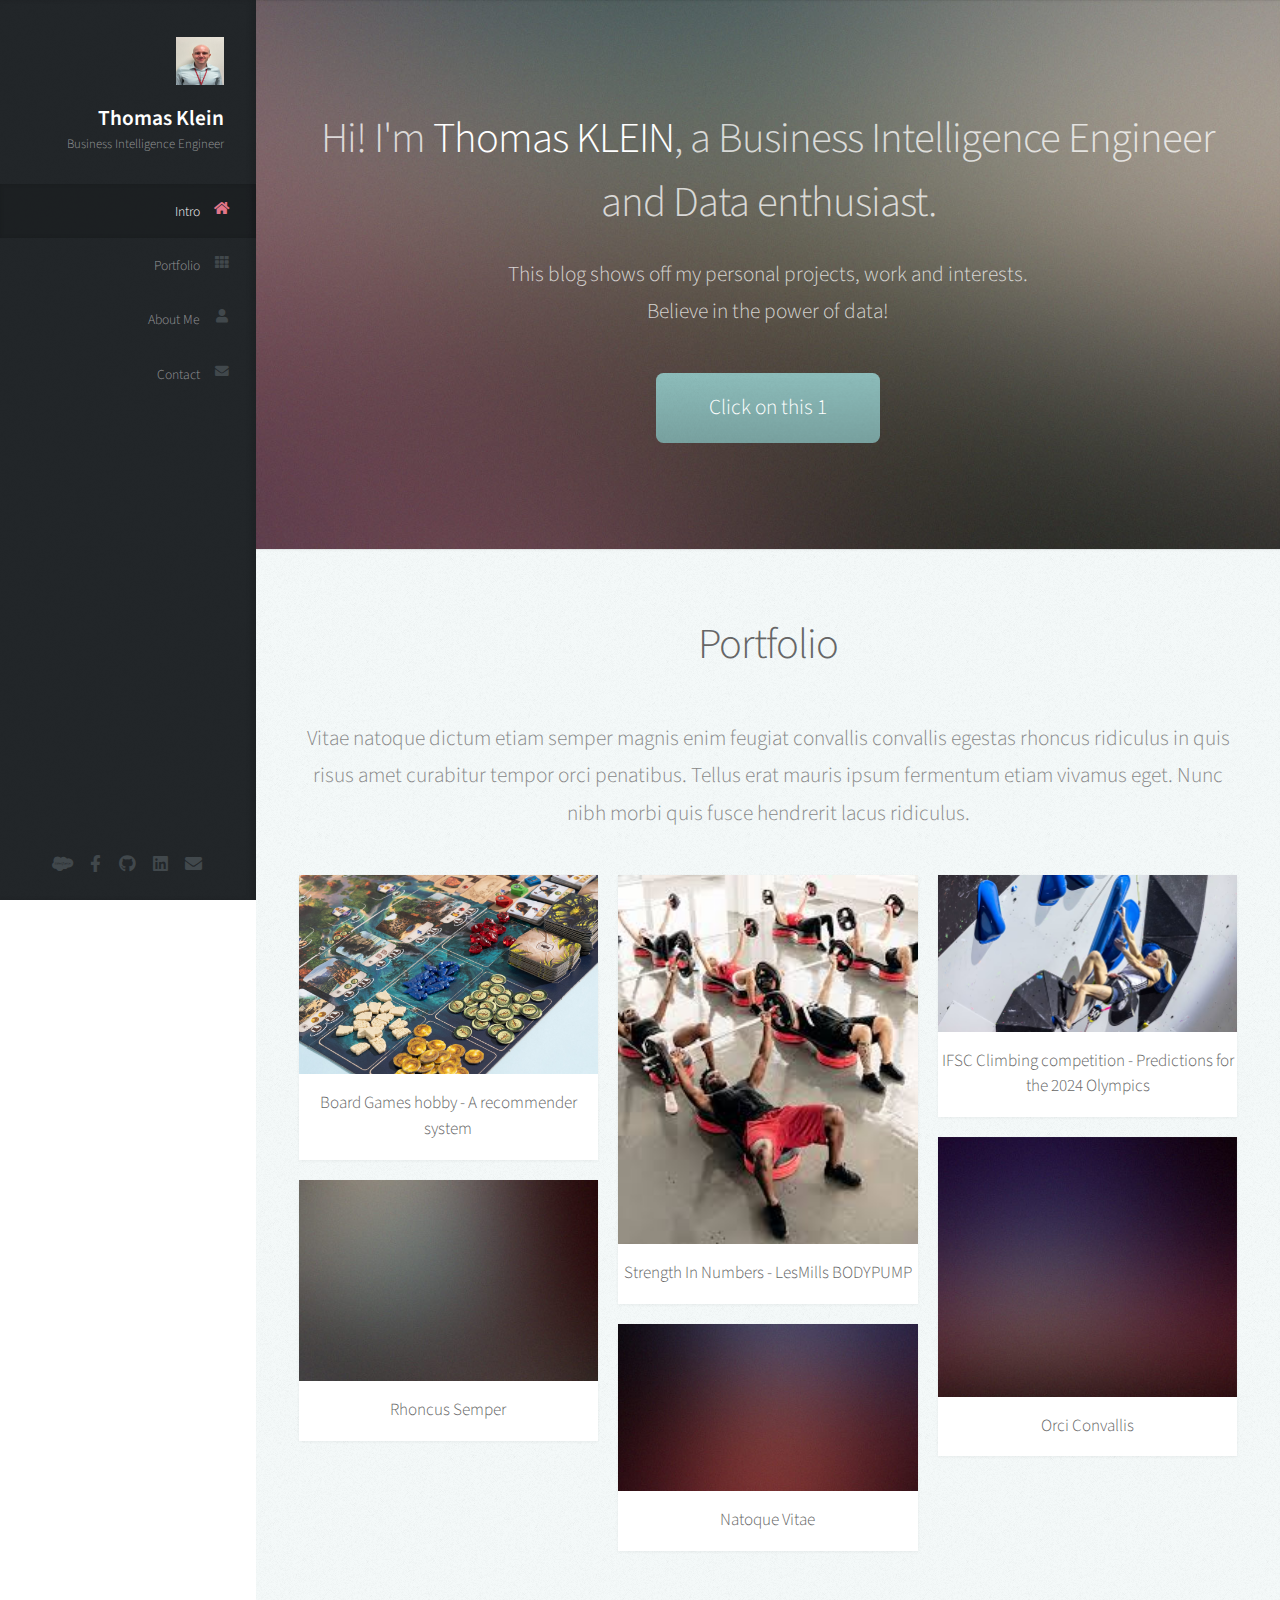
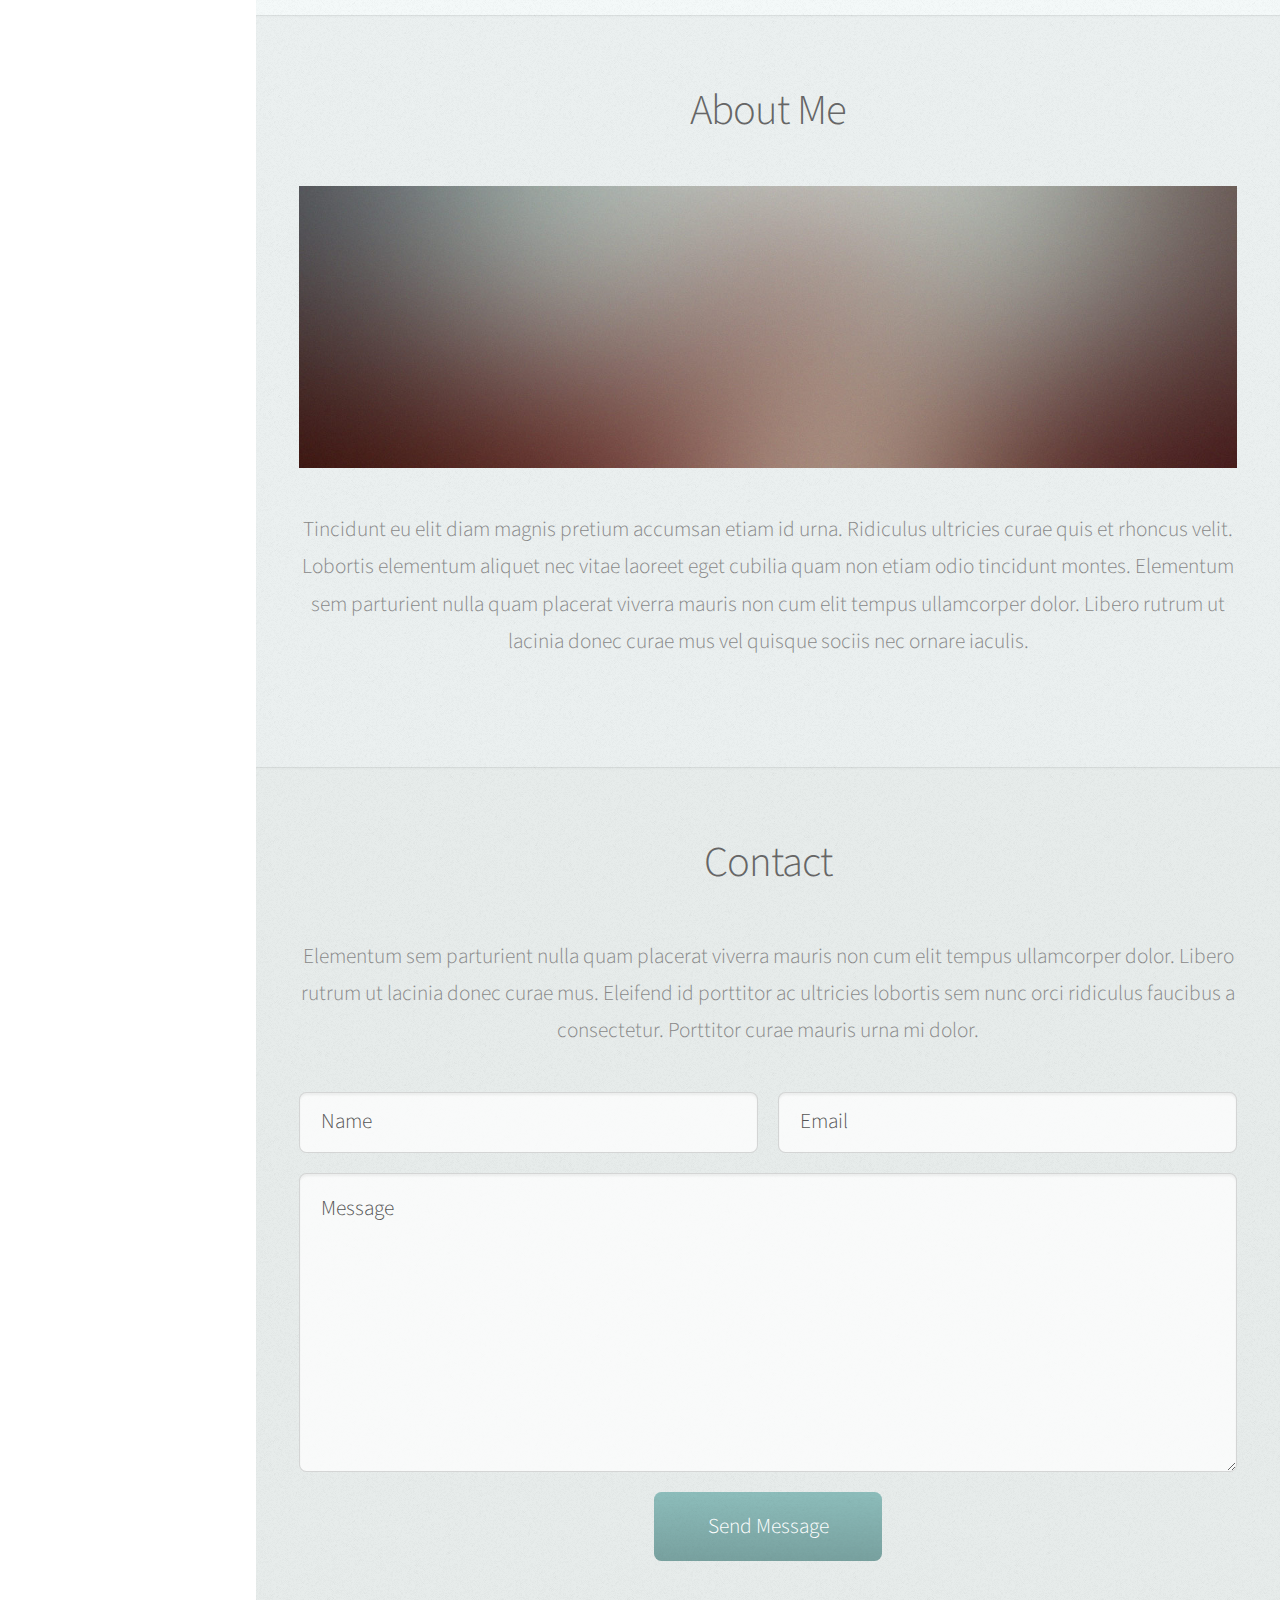
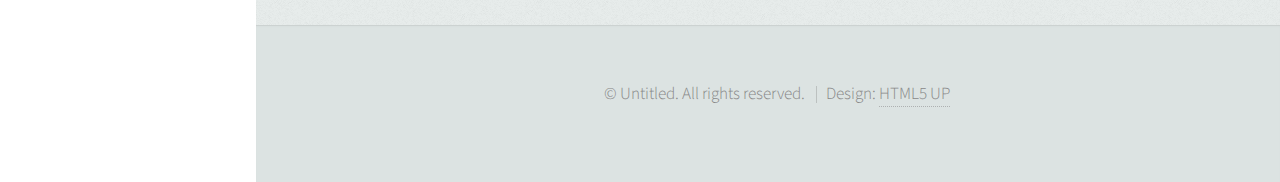
==== commit c4f2c4db: "styling h4, correcting links, changing title of article 1, reworking link to git" ====
--- a/index.html
+++ b/index.html
@@ -108,7 +108,7 @@
 						<article class="item">
 							<a href="article1.html" class="image fit"><img src="images/Bodypump.jpg" alt="" /></a>
 							<header>
-								<h3>Strenght In Numbers - LesMills BODYPUMP</h3>
+								<h3>Strength In Numbers - LesMills BODYPUMP</h3>
 							</header>
 						</article>
 						<article class="item">
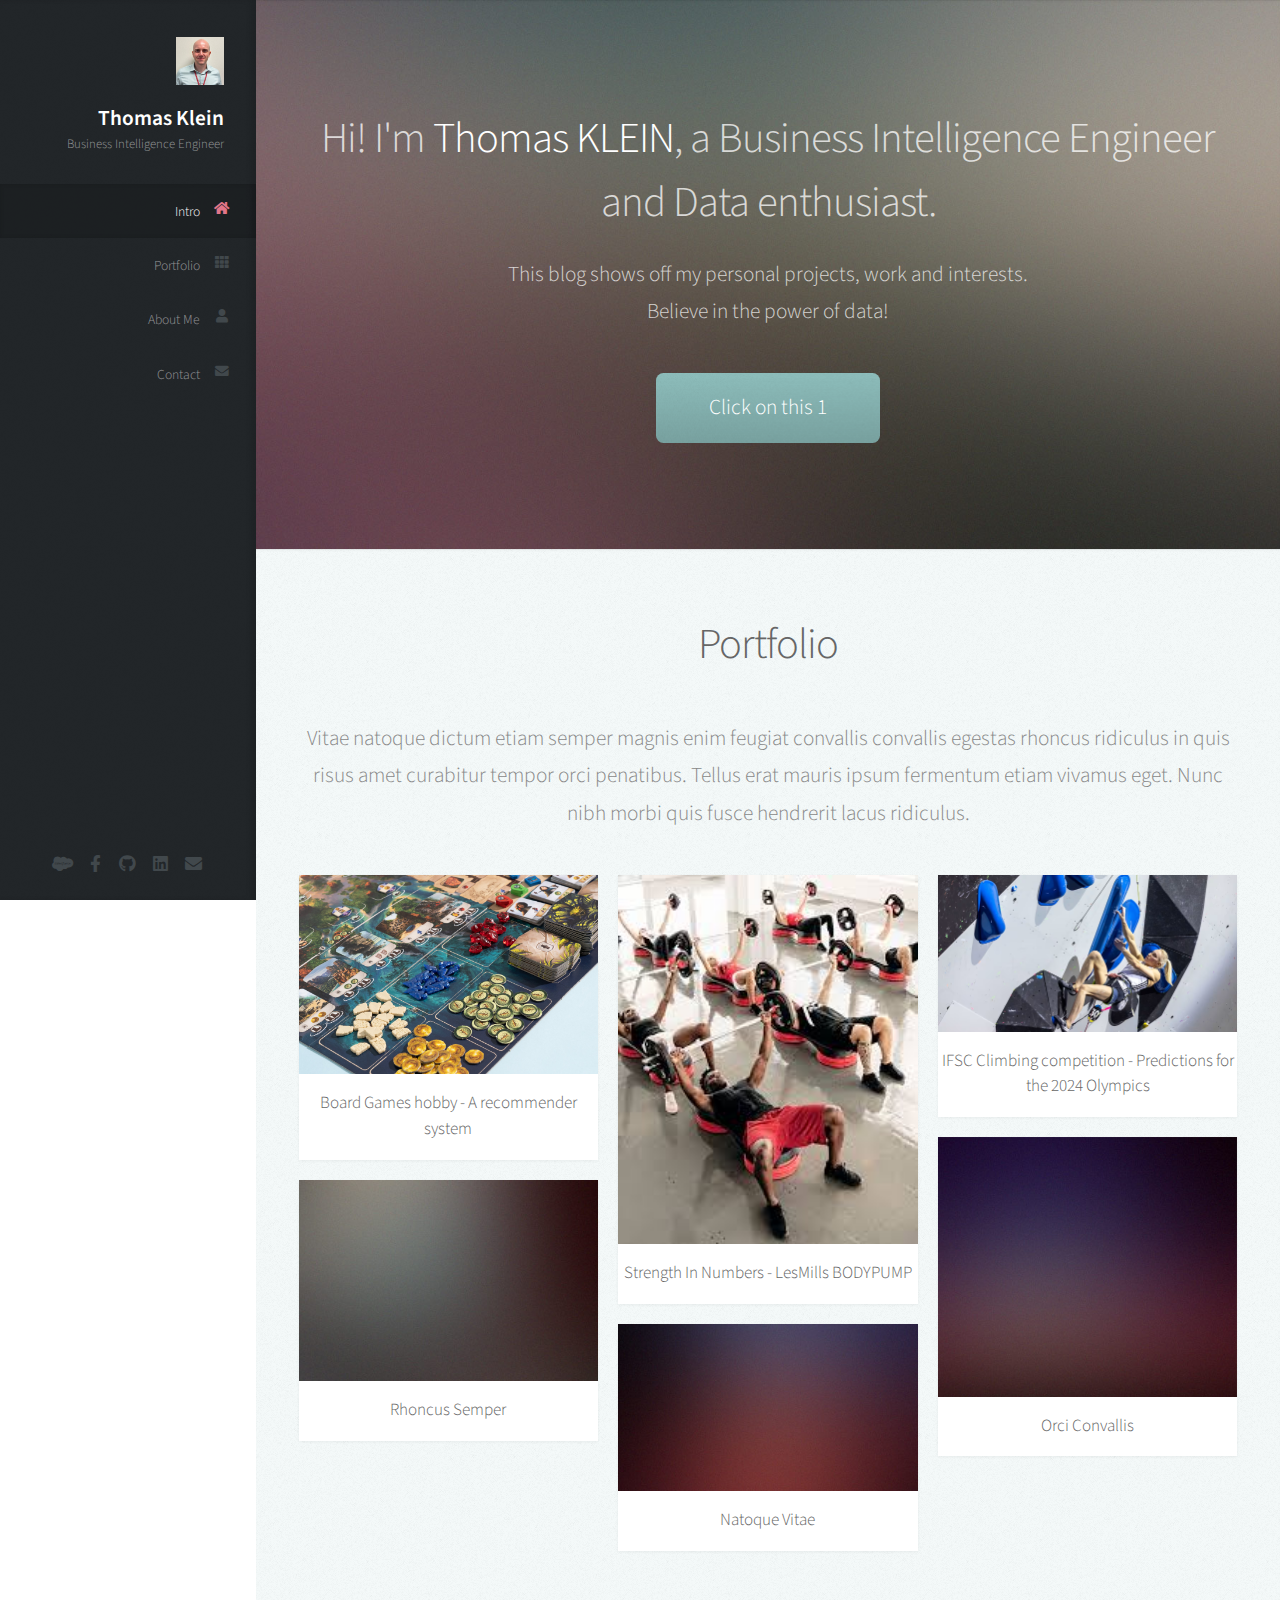
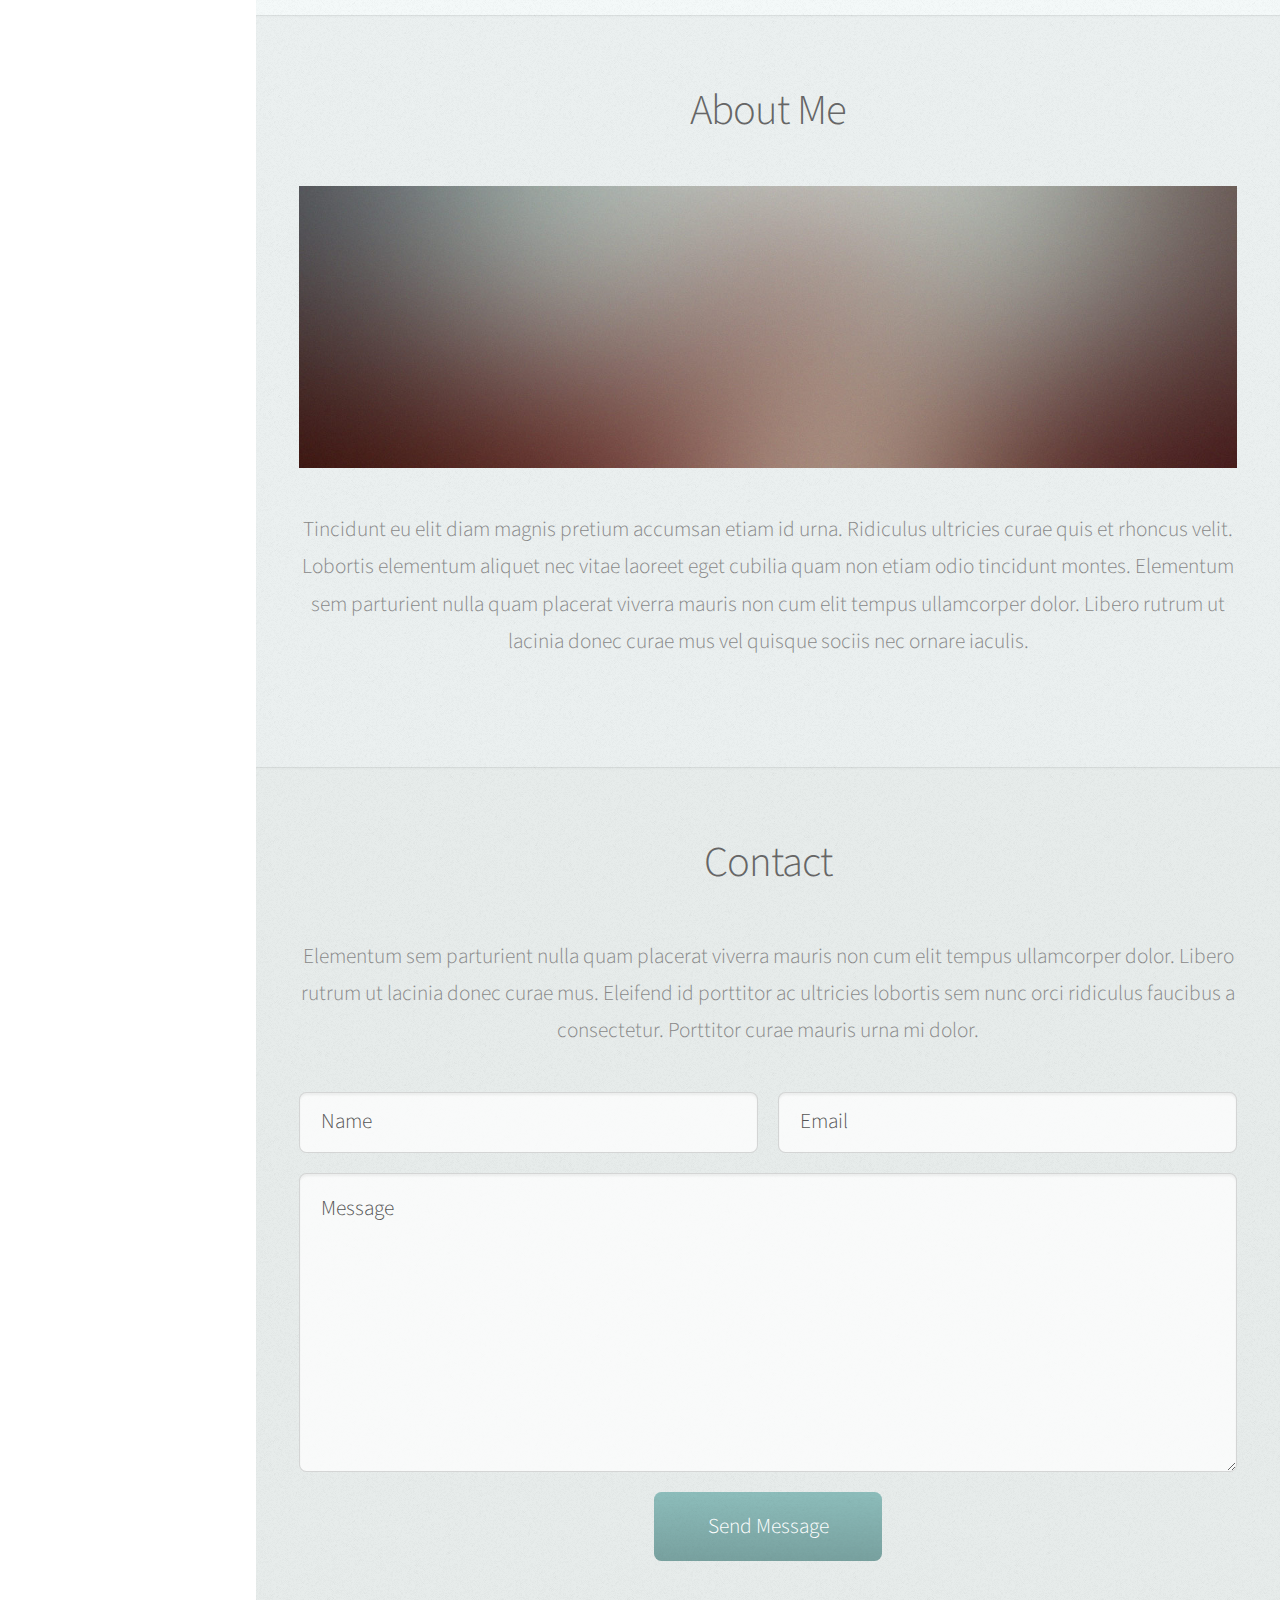
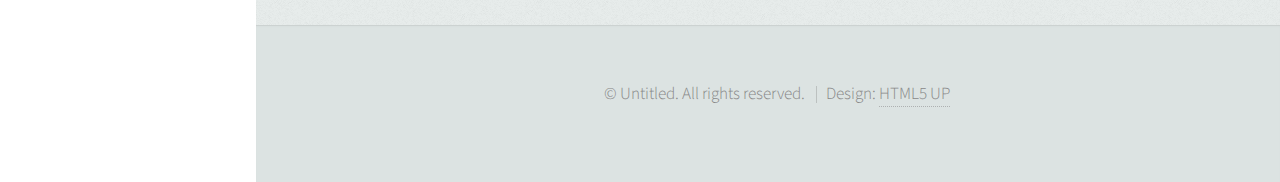
==== commit b13e3ac6: "a lot more content for article bodypump" ====
--- a/index.html
+++ b/index.html
@@ -106,7 +106,7 @@
 					</div>
 					<div class="col-4 col-12-mobile">
 						<article class="item">
-							<a href="article1.html" class="image fit"><img src="images/Bodypump.jpg" alt="" /></a>
+							<a href="article_bodypump.html" class="image fit"><img src="images/Bodypump.jpg" alt="" /></a>
 							<header>
 								<h3>Strength In Numbers - LesMills BODYPUMP</h3>
 							</header>
--- a/assets/css/main.css
+++ b/assets/css/main.css
@@ -2782,4 +2782,74 @@
 		margin-top: 0;
 	}
 
+}
+
+articletext ul.icons {
+	list-style-type: none;
+	/* Remove default list styling */
+	padding: 0;
+}
+
+articletext ul.icons li {
+	display: inline-block;
+	/* Align items horizontally */
+	margin-right: 10px;
+	/* Space between icons */
+}
+
+articletext ul.icons a {
+	display: flex;
+	/* Use flexbox for alignment */
+	align-items: center;
+	/* Center items vertically */
+	text-decoration: none;
+	/* Remove underline from text */
+}
+
+articletext ul.icons .text {
+	/* This targets the text span specifically */
+	margin-left: 5px;
+	/* Space between icon and text */
+}
+
+sub {
+	position: relative;
+	top: 0.5em;
+	font-size: 0.8em;
+}
+
+.repository-link {
+	margin: 20px;
+}
+
+.repository-link a {
+	text-decoration: none;
+	display: flex;
+	align-items: center;/* Aligns text and image vertically */
+}
+
+.github-logo {
+	width: 20px;	/* Size of the GitHub logo */
+	height: 20px;
+	margin-right: 8px;	/* Space between the logo and the text */
+}
+
+.grid-container-1-2 {
+	display: grid; /* Enables grid layout */
+	grid-template-columns: 1fr 2fr; /* 1/3 and 2/3 ratio */
+	gap: 10px; /* Space between grid items */
+}
+.grid-item-1-2 {
+	padding: 1px; /* Adds padding inside each item */
+	border: 1px solid transparent; /* Adds a border */
+}
+
+.grid-container-2-1 {
+	display: grid; /* Enables grid layout */
+	grid-template-columns: 2fr 1fr; /* 2/3 and 1/3 ratio */
+	gap: 10px; /* Space between grid items */
+}
+.grid-item-2-1 {
+	padding: 1px; /* Adds padding inside each item */
+	border: 1px solid transparent; /* Adds a border */
 }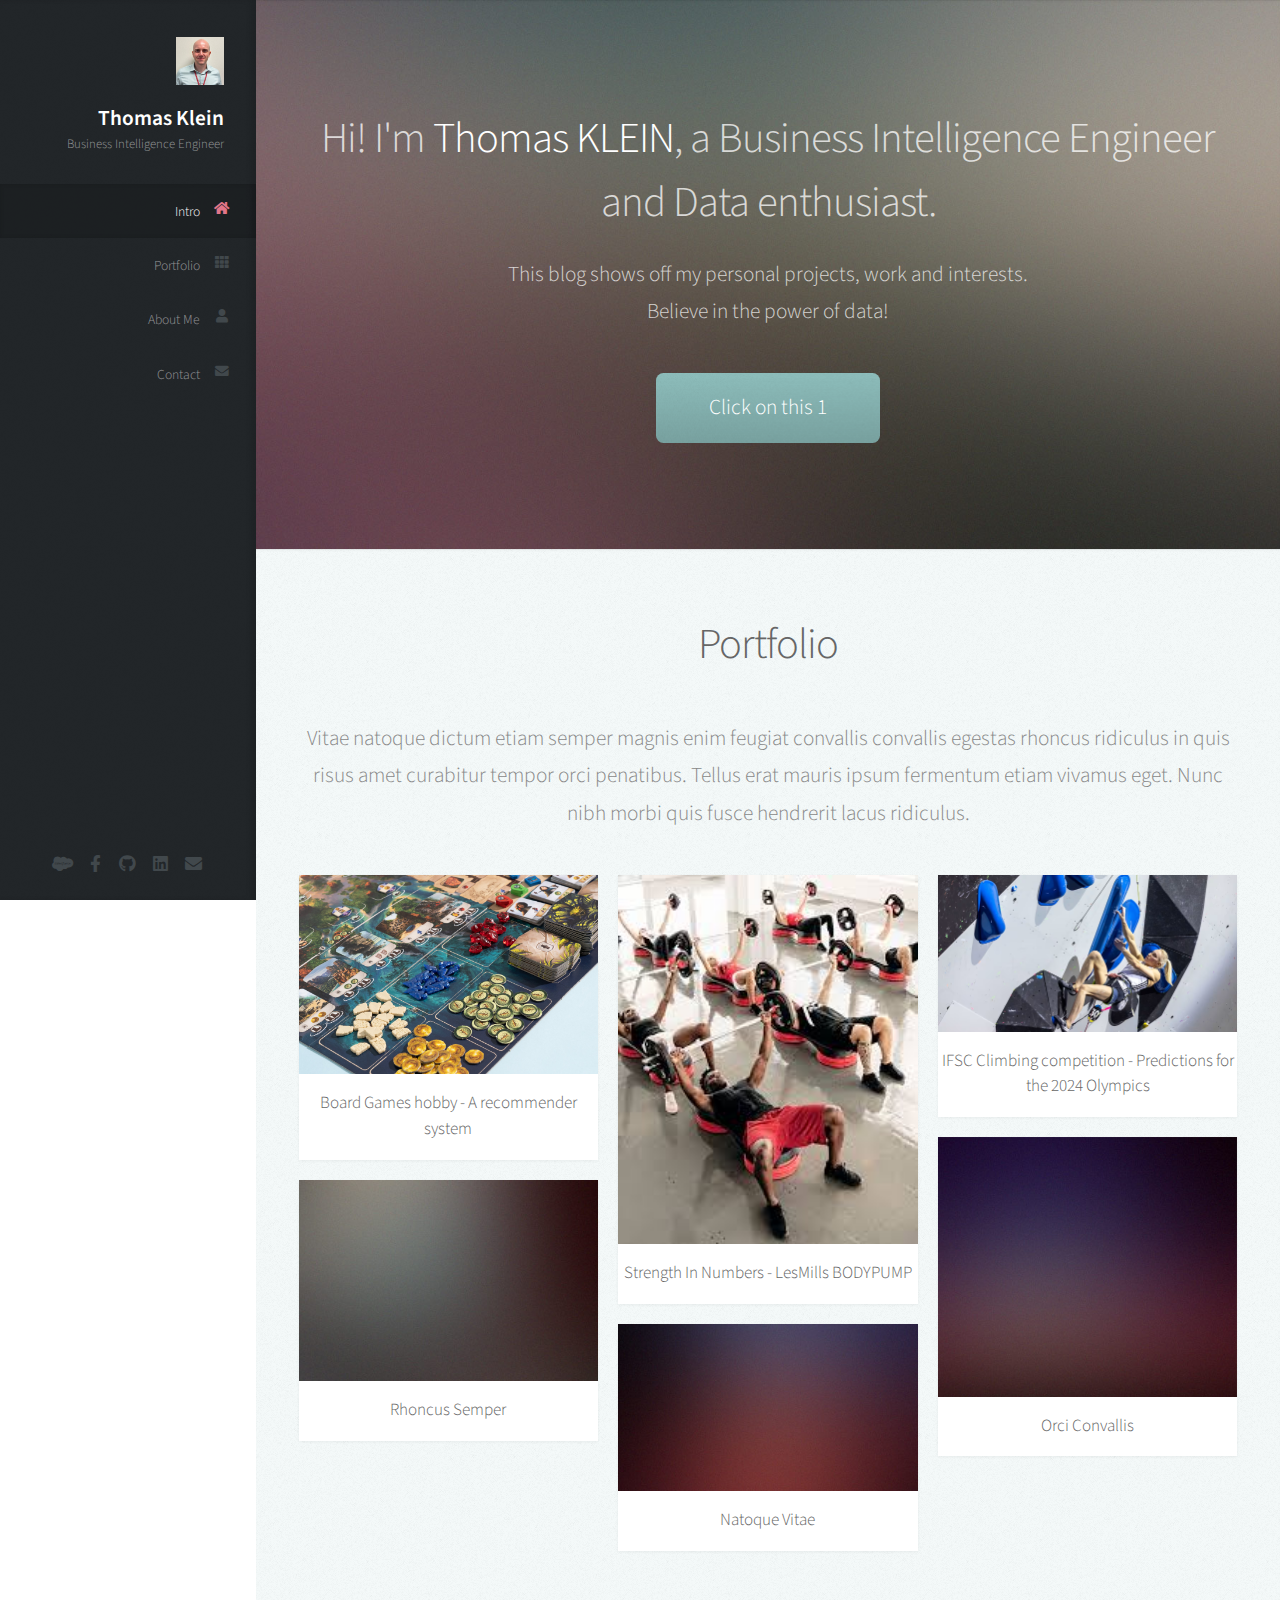
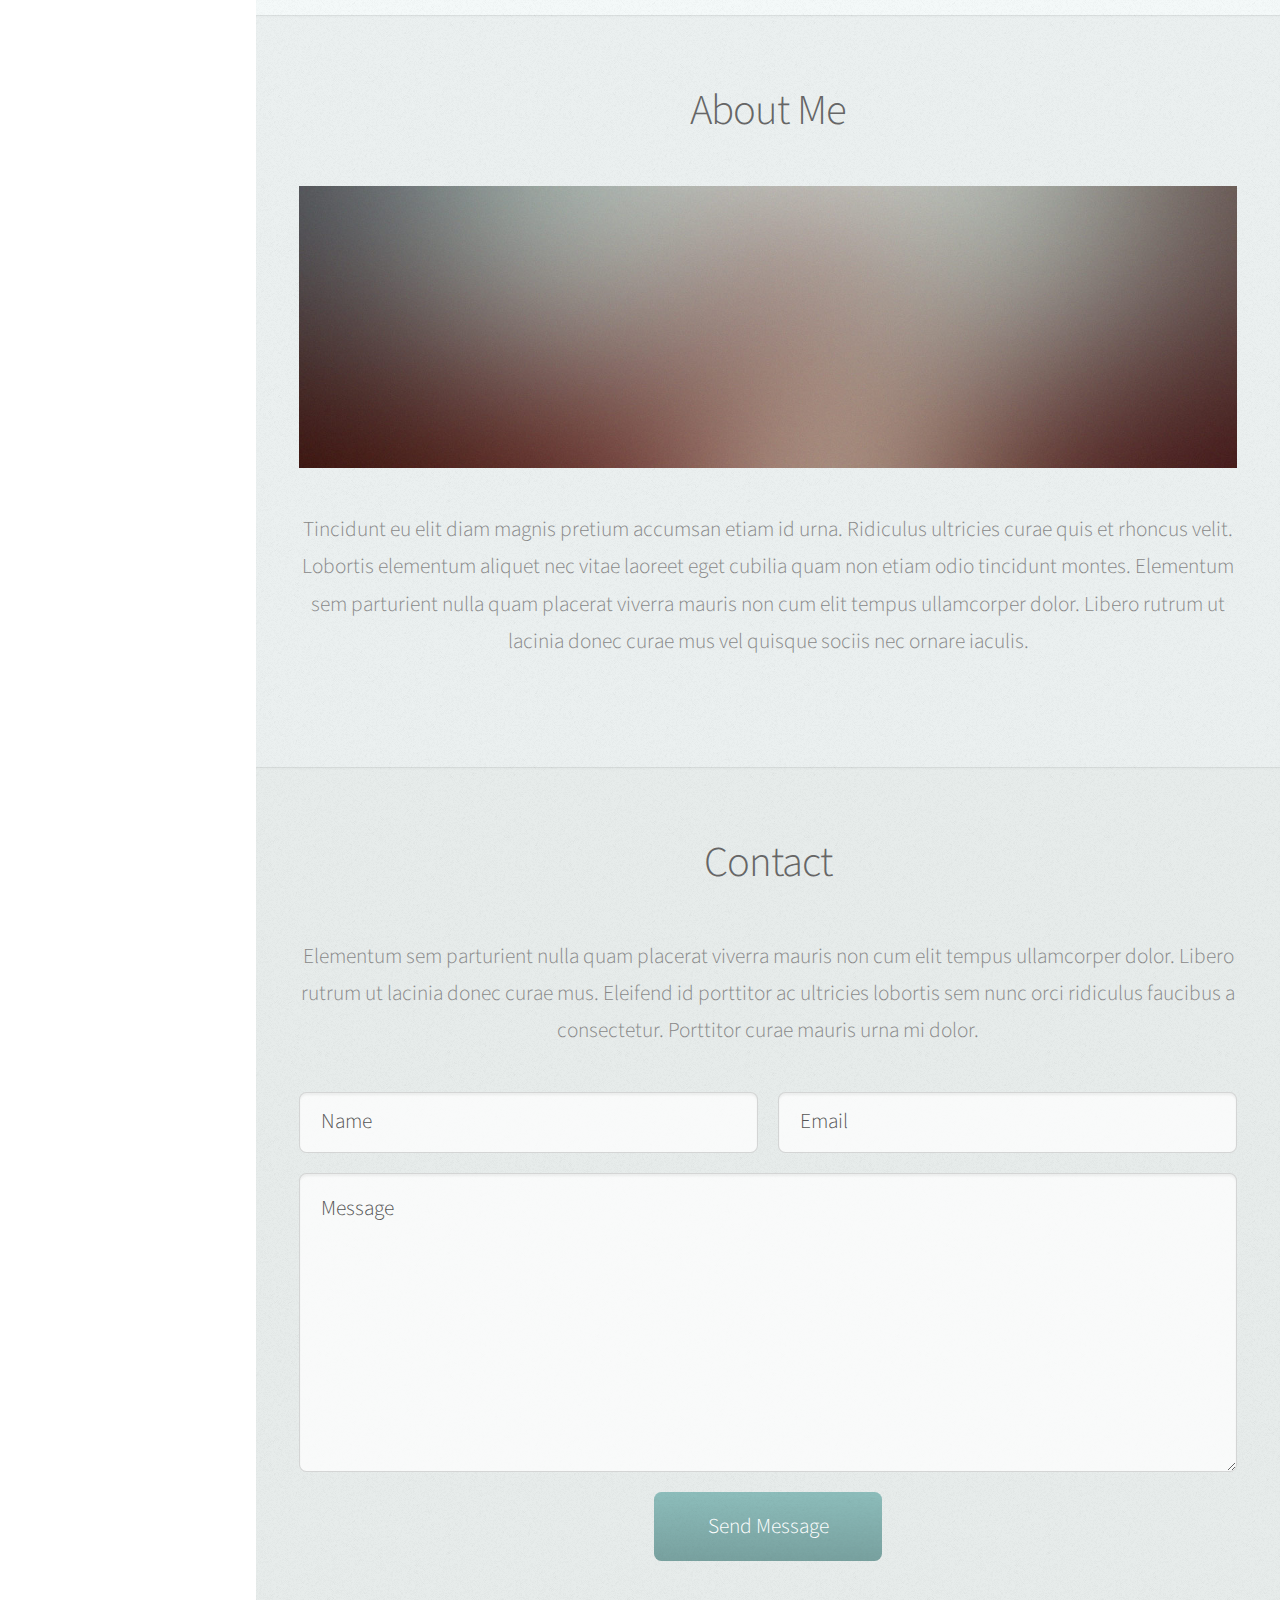
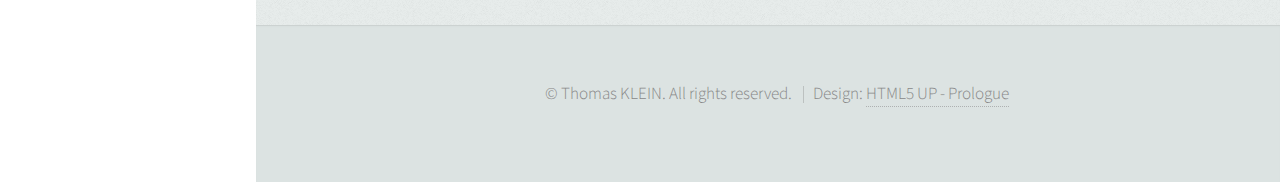
==== commit 9ebe6165: "adding a new article - board games" ====
--- a/index.html
+++ b/index.html
@@ -92,7 +92,7 @@
 				<div class="row">
 					<div class="col-4 col-12-mobile">
 						<article class="item">
-							<a href="#" class="image fit"><img src="images/strategyboardgames.jpg" alt="" /></a>
+							<a href="article_board_games.html" class="image fit"><img src="images/strategyboardgames.jpg" alt="" /></a>
 							<header>
 								<h3>Board Games hobby - A recommender system</h3>
 							</header>
@@ -193,8 +193,8 @@
 
 		<!-- Copyright -->
 		<ul class="copyright">
-			<li>&copy; Untitled. All rights reserved.</li>
-			<li>Design: <a href="http://html5up.net">HTML5 UP</a></li>
+			<li>&copy; Thomas KLEIN. All rights reserved.</li>
+			<li>Design: <a href="http://html5up.net">HTML5 UP - Prologue</a></li>
 		</ul>
 
 	</div>
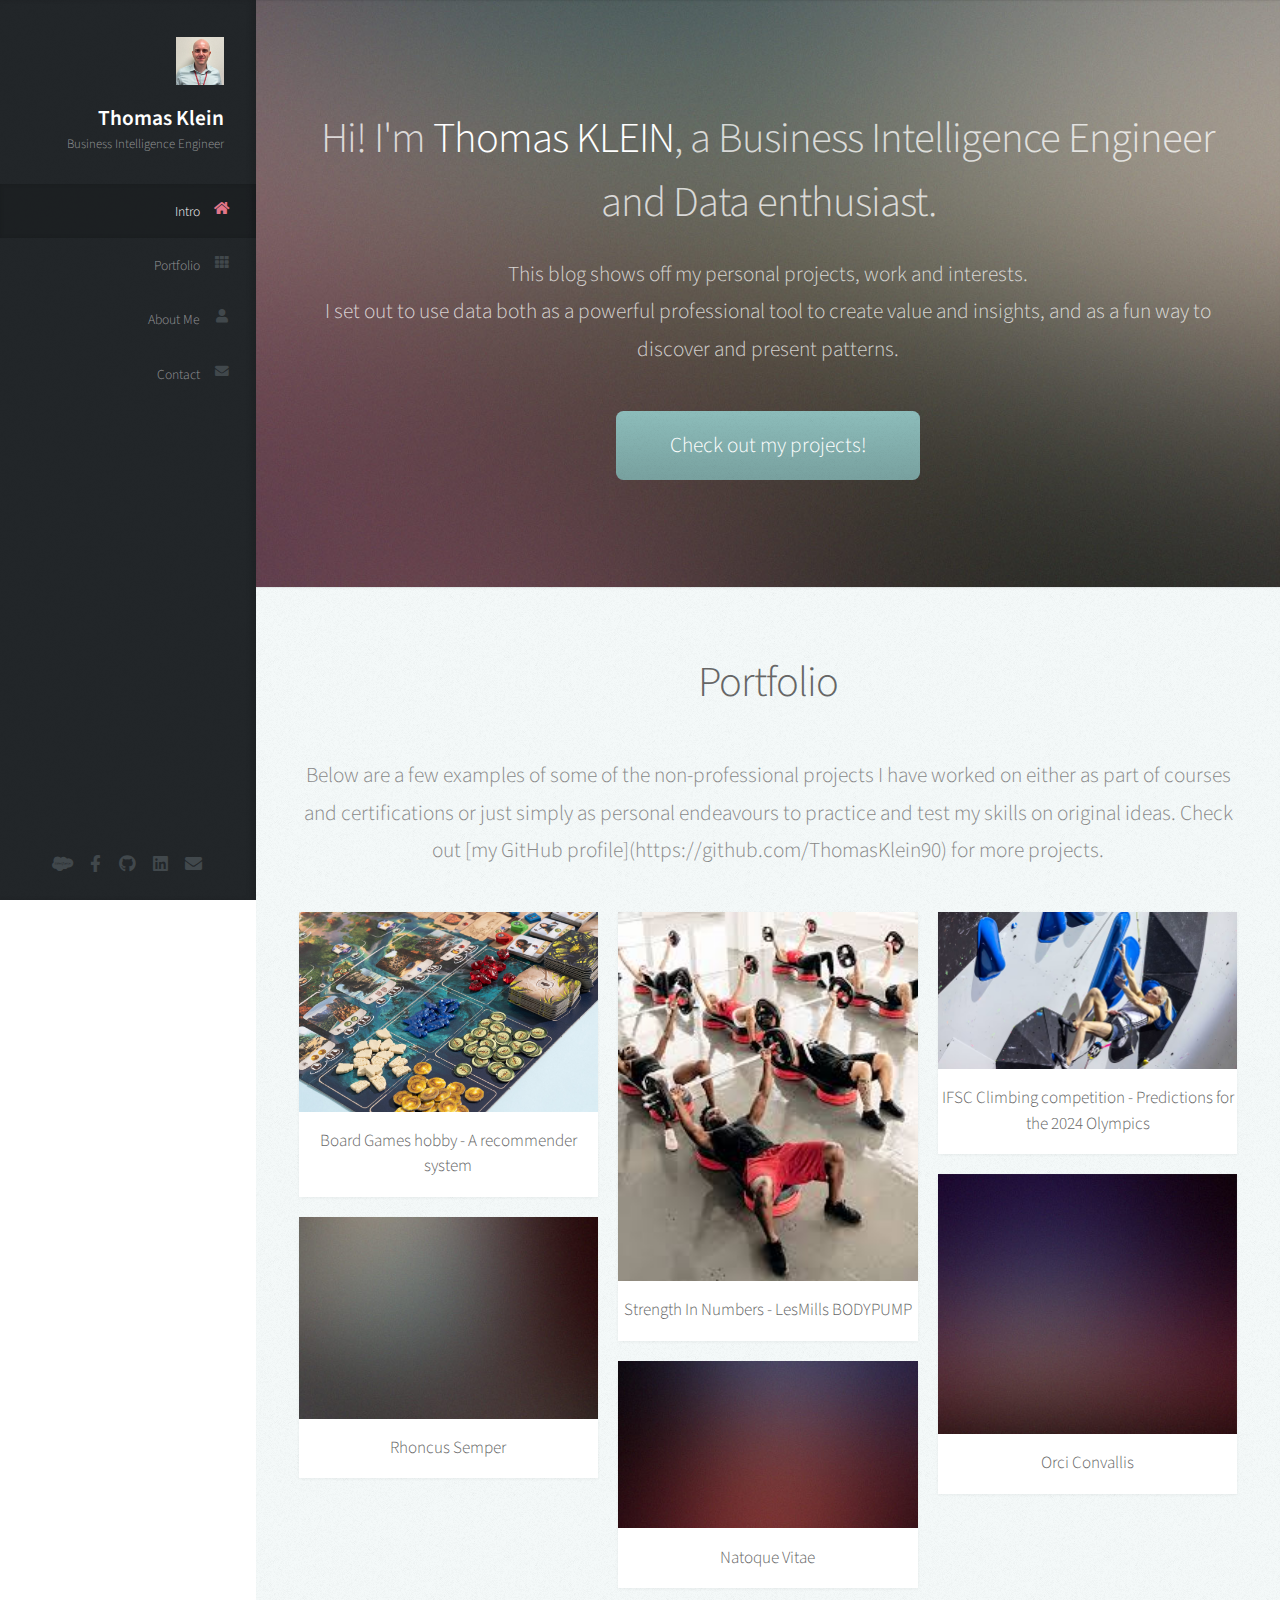
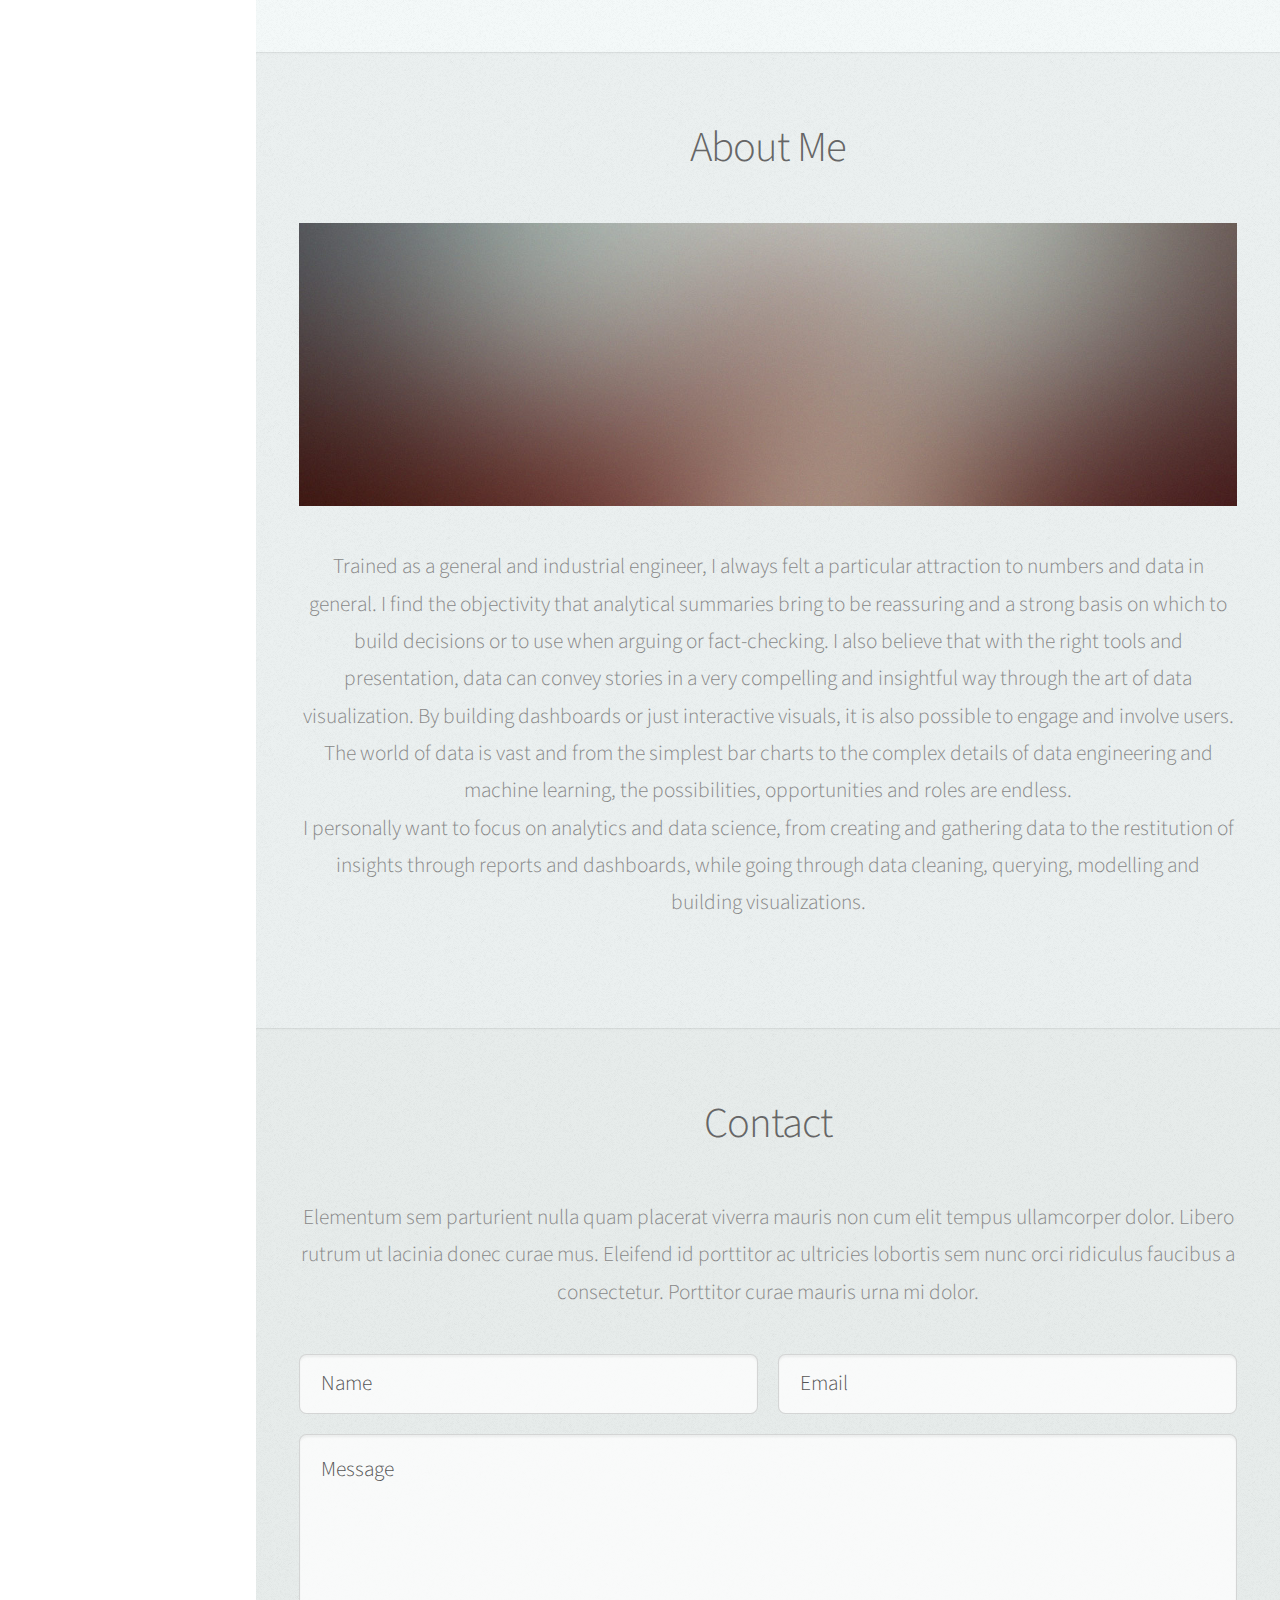
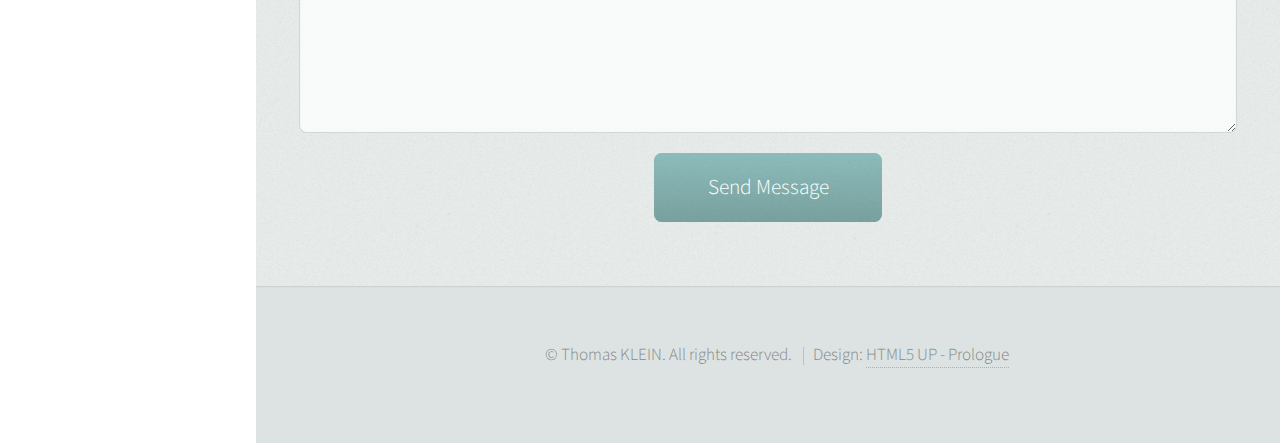
==== commit be9b320a: "writing the about me" ====
--- a/index.html
+++ b/index.html
@@ -45,11 +45,15 @@
 
 			<!-- Social Icons -->
 			<ul class="icons">
-				<li><a href="https://public.tableau.com/app/profile/klein6166/vizzes" class="icon brands fa-salesforce"><span class="label">Tableau</span></a></li>
+				<li><a href="https://public.tableau.com/app/profile/klein6166/vizzes"
+						class="icon brands fa-salesforce"><span class="label">Tableau</span></a></li>
 				<li><a href="#" class="icon brands fa-facebook-f"><span class="label">Facebook</span></a></li>
-				<li><a href="https://github.com/ThomasKlein90" class="icon brands fa-github"><span class="label">Github</span></a></li>
-				<li><a href="https://www.linkedin.com/in/thomas-klein-3831b297/" class="icon brands fa-linkedin"><span class="label">LinkedIn</span></a></li>
-				<li><a href="mailto:thomask.klein@laposte.net" class="icon solid fa-envelope"><span class="label">Email</span></a></li>
+				<li><a href="https://github.com/ThomasKlein90" class="icon brands fa-github"><span
+							class="label">Github</span></a></li>
+				<li><a href="https://www.linkedin.com/in/thomas-klein-3831b297/" class="icon brands fa-linkedin"><span
+							class="label">LinkedIn</span></a></li>
+				<li><a href="mailto:thomask.klein@laposte.net" class="icon solid fa-envelope"><span
+							class="label">Email</span></a></li>
 			</ul>
 
 		</div>
@@ -64,13 +68,15 @@
 			<div class="container">
 
 				<header>
-					<h2 class="alt">Hi! I'm <strong>Thomas KLEIN</strong>, a Business Intelligence Engineer and Data enthusiast.</h2>
+					<h2 class="alt">Hi! I'm <strong>Thomas KLEIN</strong>, a Business Intelligence Engineer and Data
+						enthusiast.</h2>
 					<p>This blog shows off my personal projects, work and interests.<br />
-						Believe in the power of data!</p>
+						I set out to use data both as a powerful professional tool to create value and insights, and as
+						a fun way to discover and present patterns.</p>
 				</header>
 
 				<footer>
-					<a href="#portfolio" class="button scrolly">Click on this 1</a>
+					<a href="#portfolio" class="button scrolly">Check out my projects!</a>
 				</footer>
 
 			</div>
@@ -84,15 +90,18 @@
 					<h2>Portfolio</h2>
 				</header>
 
-				<p>Vitae natoque dictum etiam semper magnis enim feugiat convallis convallis
-					egestas rhoncus ridiculus in quis risus amet curabitur tempor orci penatibus.
-					Tellus erat mauris ipsum fermentum etiam vivamus eget. Nunc nibh morbi quis
-					fusce hendrerit lacus ridiculus.</p>
+				<p>Below are a few examples of some of the non-professional projects I have worked on either as part of
+					courses and certifications or just simply
+					as personal endeavours to practice and test my skills on original ideas. Check out [my GitHub
+					profile](https://github.com/ThomasKlein90) for
+					more projects.
+				</p>
 
 				<div class="row">
 					<div class="col-4 col-12-mobile">
 						<article class="item">
-							<a href="article_board_games.html" class="image fit"><img src="images/strategyboardgames.jpg" alt="" /></a>
+							<a href="article_board_games.html" class="image fit"><img
+									src="images/strategyboardgames.jpg" alt="" /></a>
 							<header>
 								<h3>Board Games hobby - A recommender system</h3>
 							</header>
@@ -106,7 +115,8 @@
 					</div>
 					<div class="col-4 col-12-mobile">
 						<article class="item">
-							<a href="article_bodypump.html" class="image fit"><img src="images/Bodypump.jpg" alt="" /></a>
+							<a href="article_bodypump.html" class="image fit"><img src="images/Bodypump.jpg"
+									alt="" /></a>
 							<header>
 								<h3>Strength In Numbers - LesMills BODYPUMP</h3>
 							</header>
@@ -147,12 +157,19 @@
 
 				<a href="#" class="image featured"><img src="images/pic08.jpg" alt="" /></a>
 
-				<p>Tincidunt eu elit diam magnis pretium accumsan etiam id urna. Ridiculus
-					ultricies curae quis et rhoncus velit. Lobortis elementum aliquet nec vitae
-					laoreet eget cubilia quam non etiam odio tincidunt montes. Elementum sem
-					parturient nulla quam placerat viverra mauris non cum elit tempus ullamcorper
-					dolor. Libero rutrum ut lacinia donec curae mus vel quisque sociis nec
-					ornare iaculis.</p>
+				<p>Trained as a general and industrial engineer, I always felt a particular attraction to numbers and
+					data in general. I find the objectivity that analytical
+					summaries bring to be reassuring and a strong basis on which to build decisions or to use when
+					arguing or fact-checking. I also believe that with the right
+					tools and presentation, data can convey stories in a very compelling and insightful way through the
+					art of data visualization. By building dashboards or
+					just interactive visuals, it is also possible to engage and involve users. The world of data is vast
+					and from the simplest bar charts to the complex details
+					of data engineering and machine learning, the possibilities, opportunities and roles are endless.
+					<br>I personally want to focus on analytics and data science, from creating and gathering data to
+					the restitution of insights through reports and dashboards,
+					while going through data cleaning, querying, modelling and building visualizations.
+				</p>
 
 			</div>
 		</section>
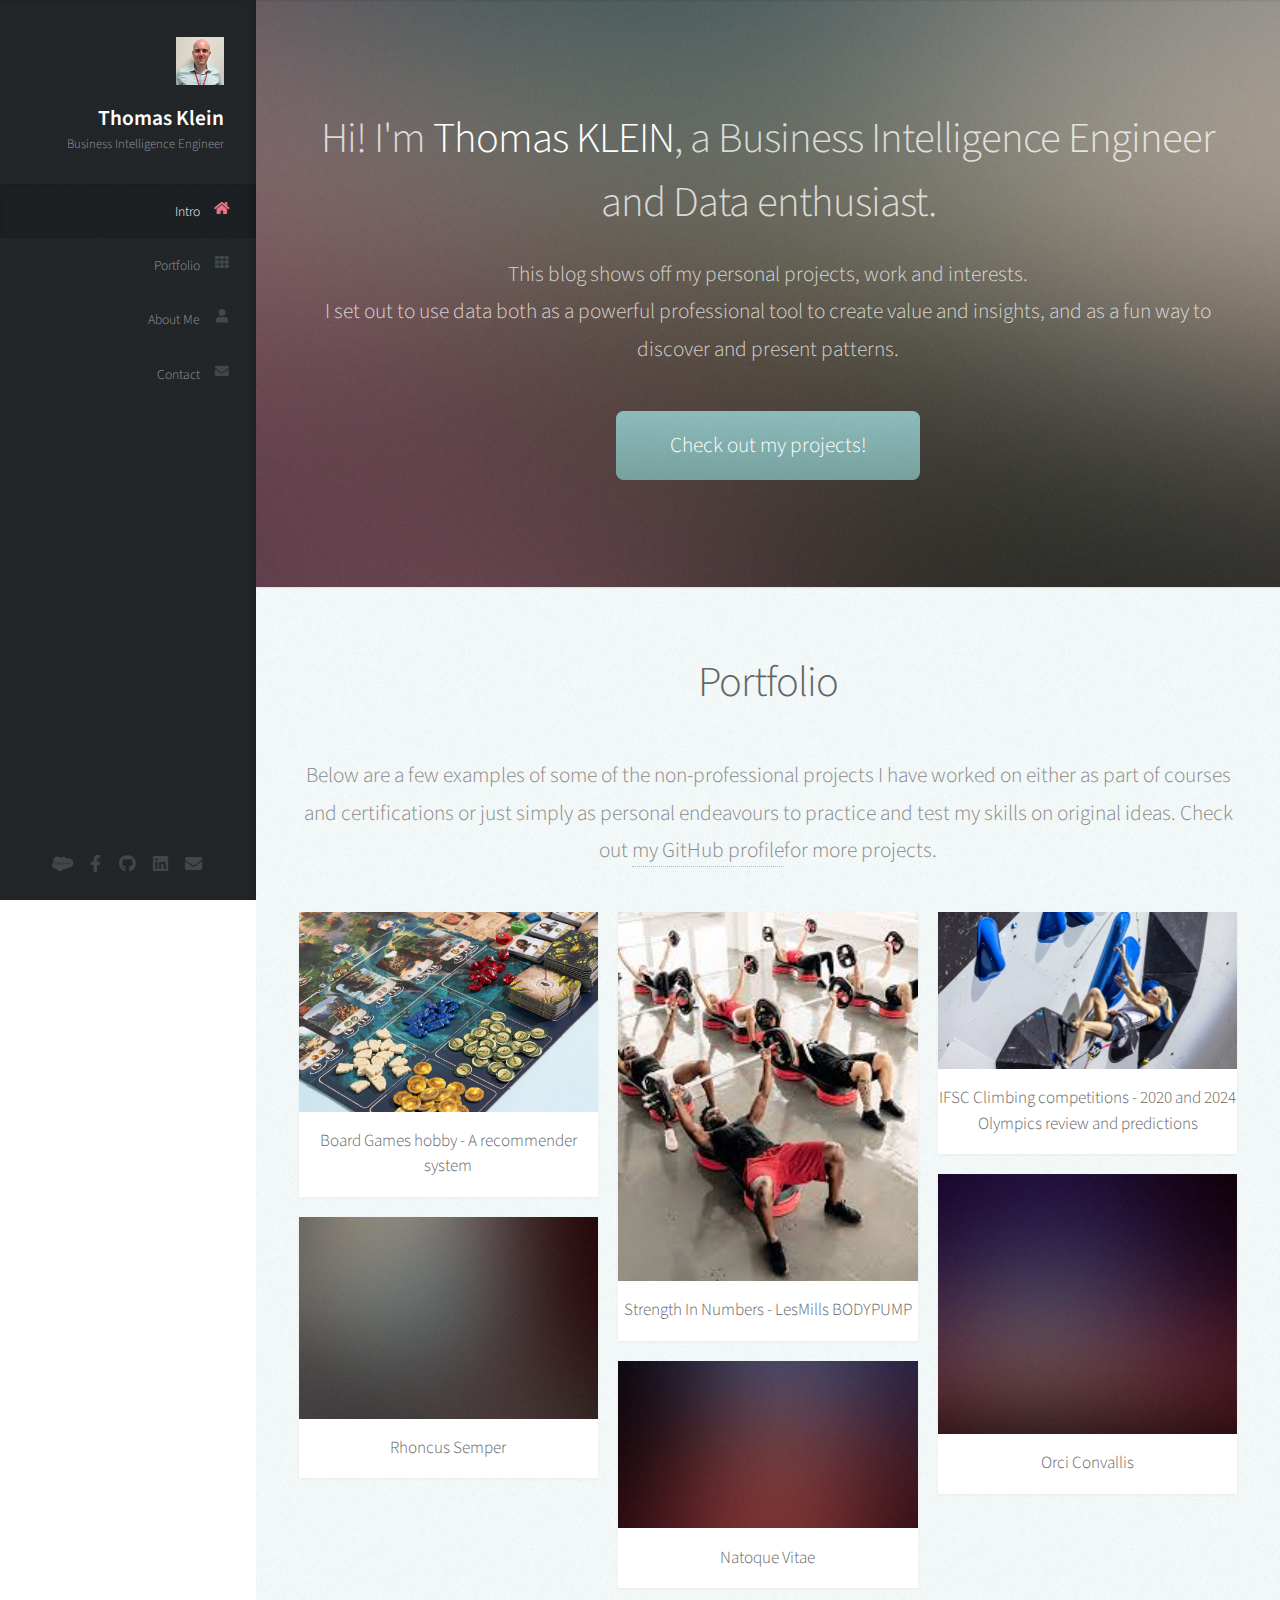
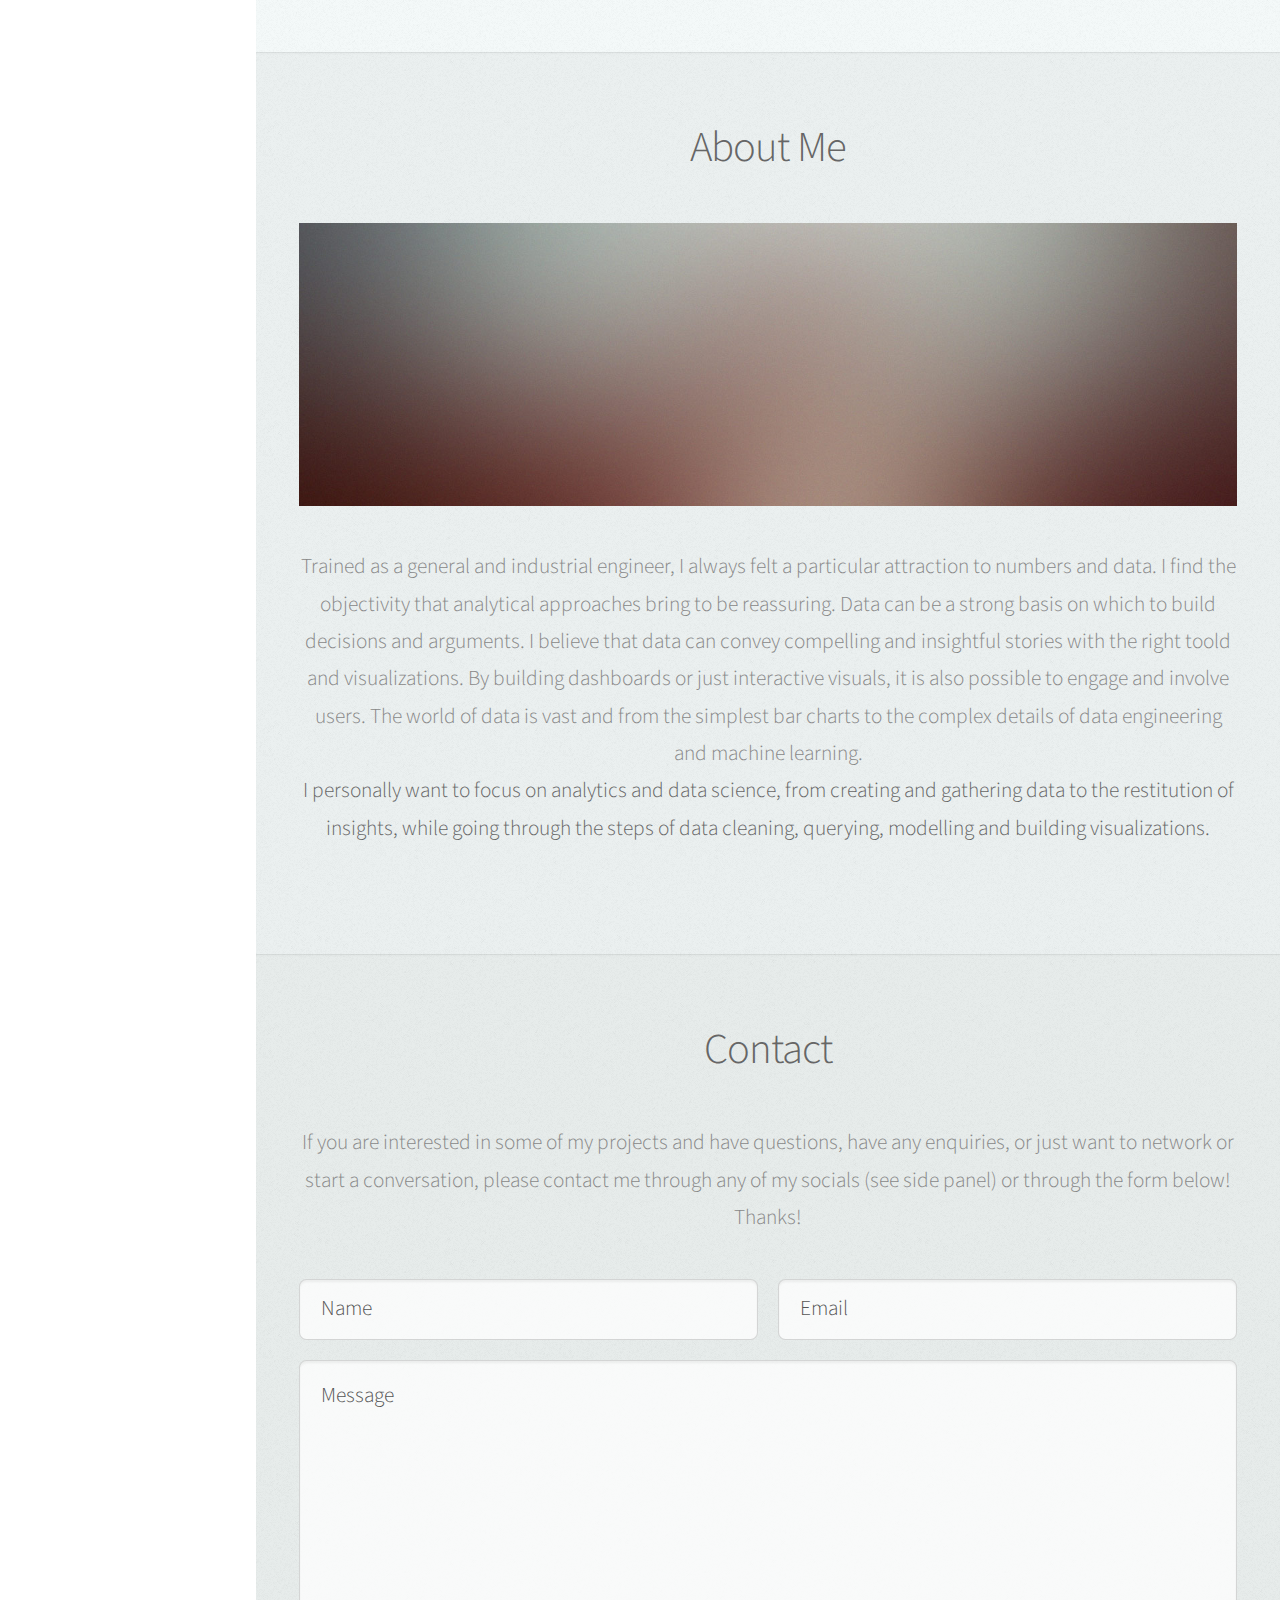
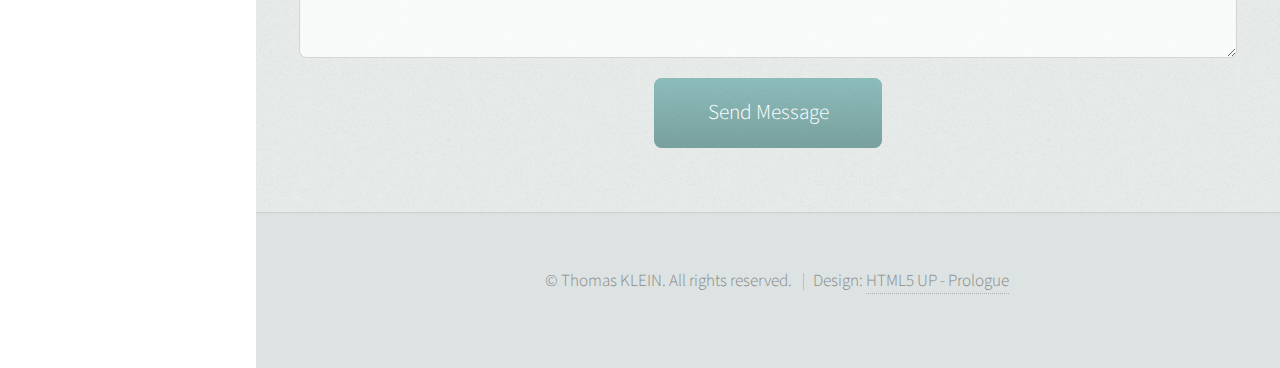
==== commit 3340b362: "writing the ifsc article" ====
--- a/index.html
+++ b/index.html
@@ -92,9 +92,8 @@
 
 				<p>Below are a few examples of some of the non-professional projects I have worked on either as part of
 					courses and certifications or just simply
-					as personal endeavours to practice and test my skills on original ideas. Check out [my GitHub
-					profile](https://github.com/ThomasKlein90) for
-					more projects.
+					as personal endeavours to practice and test my skills on original ideas. Check out 
+					<a href="https://github.com/ThomasKlein90">my GitHub profile</a>for more projects.
 				</p>
 
 				<div class="row">
@@ -130,9 +129,9 @@
 					</div>
 					<div class="col-4 col-12-mobile">
 						<article class="item">
-							<a href="#" class="image fit"><img src="images/ifscclimbing.jpg" alt="" /></a>
-							<header>
-								<h3>IFSC Climbing competition - Predictions for the 2024 Olympics</h3>
+							<a href="article_ifsc.html" class="image fit"><img src="images/ifscclimbing.jpg" alt="" /></a>
+							<header>
+								<h3>IFSC Climbing competitions - 2020 and 2024 Olympics review and predictions</h3>
 							</header>
 						</article>
 						<article class="item">
@@ -158,17 +157,14 @@
 				<a href="#" class="image featured"><img src="images/pic08.jpg" alt="" /></a>
 
 				<p>Trained as a general and industrial engineer, I always felt a particular attraction to numbers and
-					data in general. I find the objectivity that analytical
-					summaries bring to be reassuring and a strong basis on which to build decisions or to use when
-					arguing or fact-checking. I also believe that with the right
-					tools and presentation, data can convey stories in a very compelling and insightful way through the
-					art of data visualization. By building dashboards or
+					data. I find the objectivity that analytical approaches bring to be reassuring. Data can be a strong basis on which to build decisions and arguments. 
+					I believe that data can convey compelling and insightful stories with the right toold and visualizations. By building dashboards or
 					just interactive visuals, it is also possible to engage and involve users. The world of data is vast
 					and from the simplest bar charts to the complex details
-					of data engineering and machine learning, the possibilities, opportunities and roles are endless.
-					<br>I personally want to focus on analytics and data science, from creating and gathering data to
-					the restitution of insights through reports and dashboards,
-					while going through data cleaning, querying, modelling and building visualizations.
+					of data engineering and machine learning.
+					<br><b>I personally want to focus on analytics and data science, from creating and gathering data to
+					the restitution of insights,
+					while going through the steps of data cleaning, querying, modelling and building visualizations.</b>
 				</p>
 
 			</div>
@@ -182,10 +178,9 @@
 					<h2>Contact</h2>
 				</header>
 
-				<p>Elementum sem parturient nulla quam placerat viverra
-					mauris non cum elit tempus ullamcorper dolor. Libero rutrum ut lacinia
-					donec curae mus. Eleifend id porttitor ac ultricies lobortis sem nunc
-					orci ridiculus faucibus a consectetur. Porttitor curae mauris urna mi dolor.</p>
+				<p>If you are interested in some of my projects and have questions, have any enquiries, or just want to network or start a conversation, please contact me 
+					through any of my socials (see side panel) or through the form below! Thanks!
+				</p>
 
 				<form method="post" action="#">
 					<div class="row">
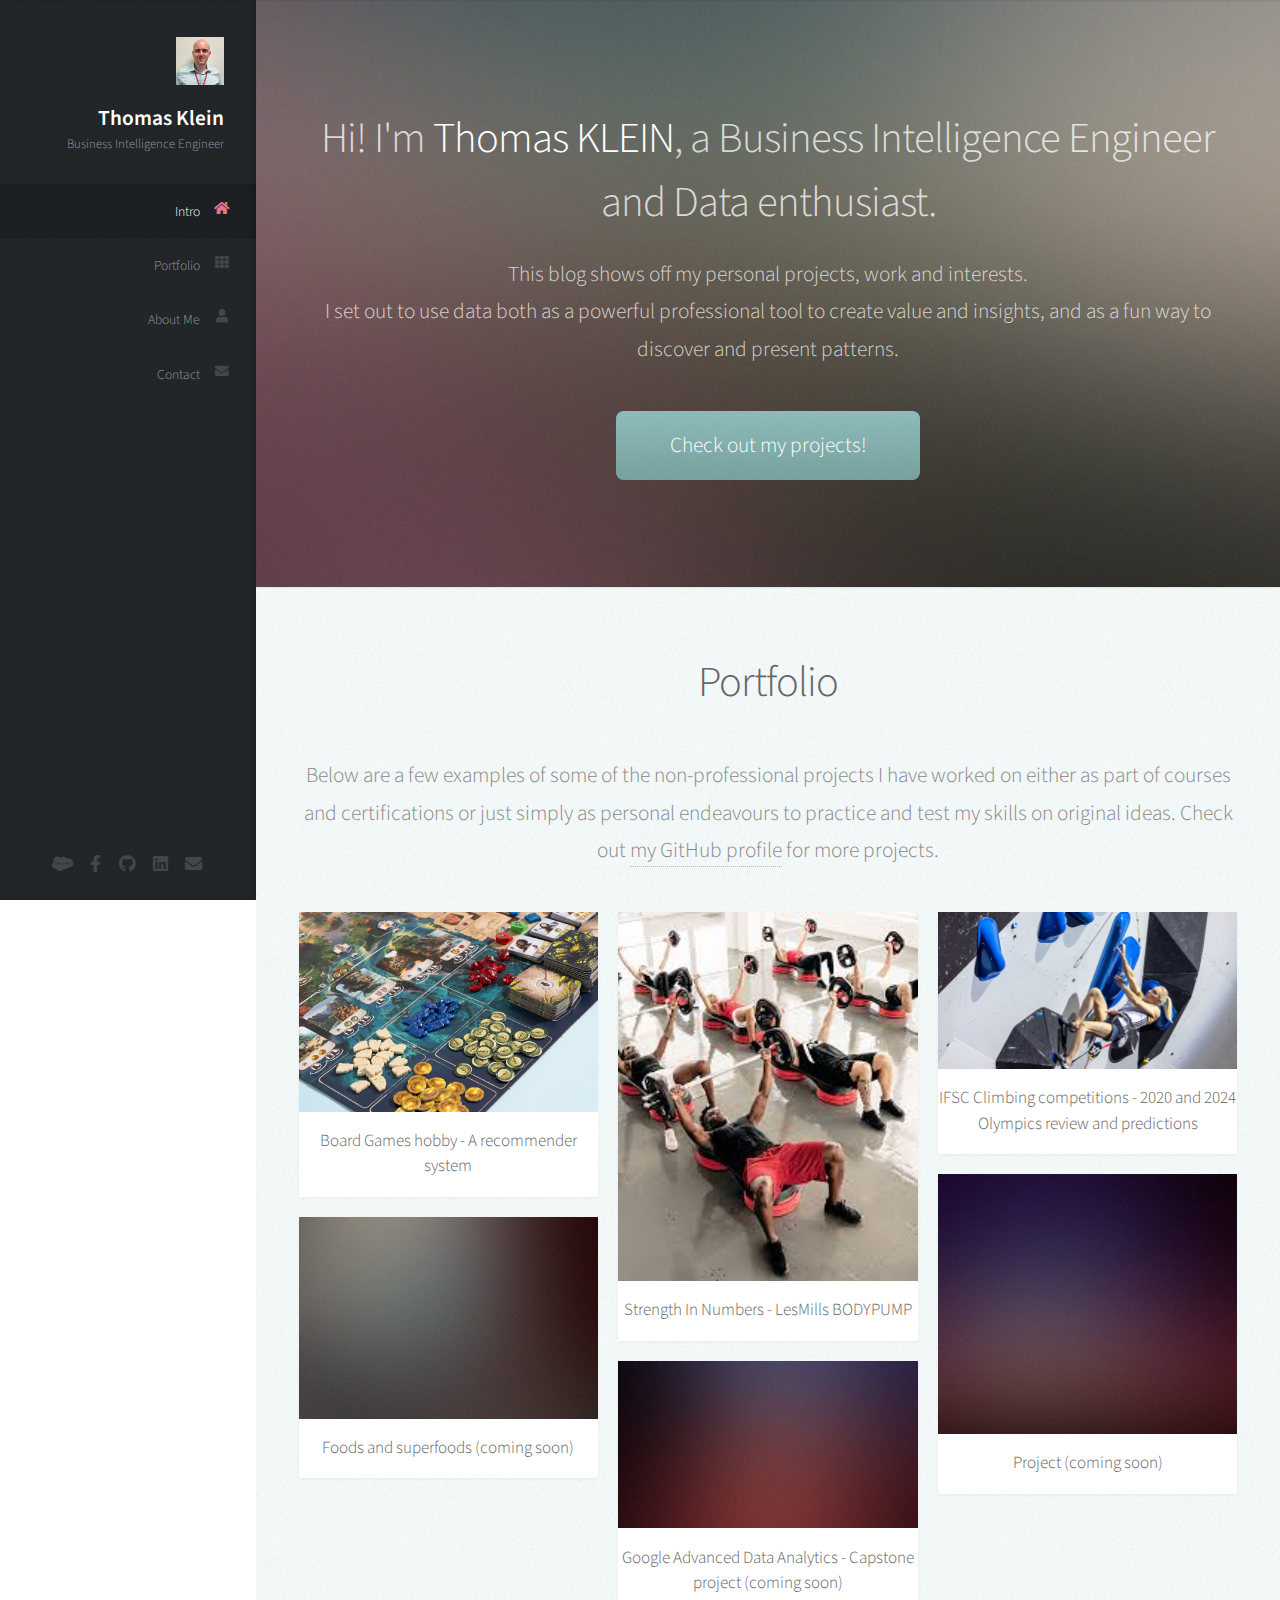
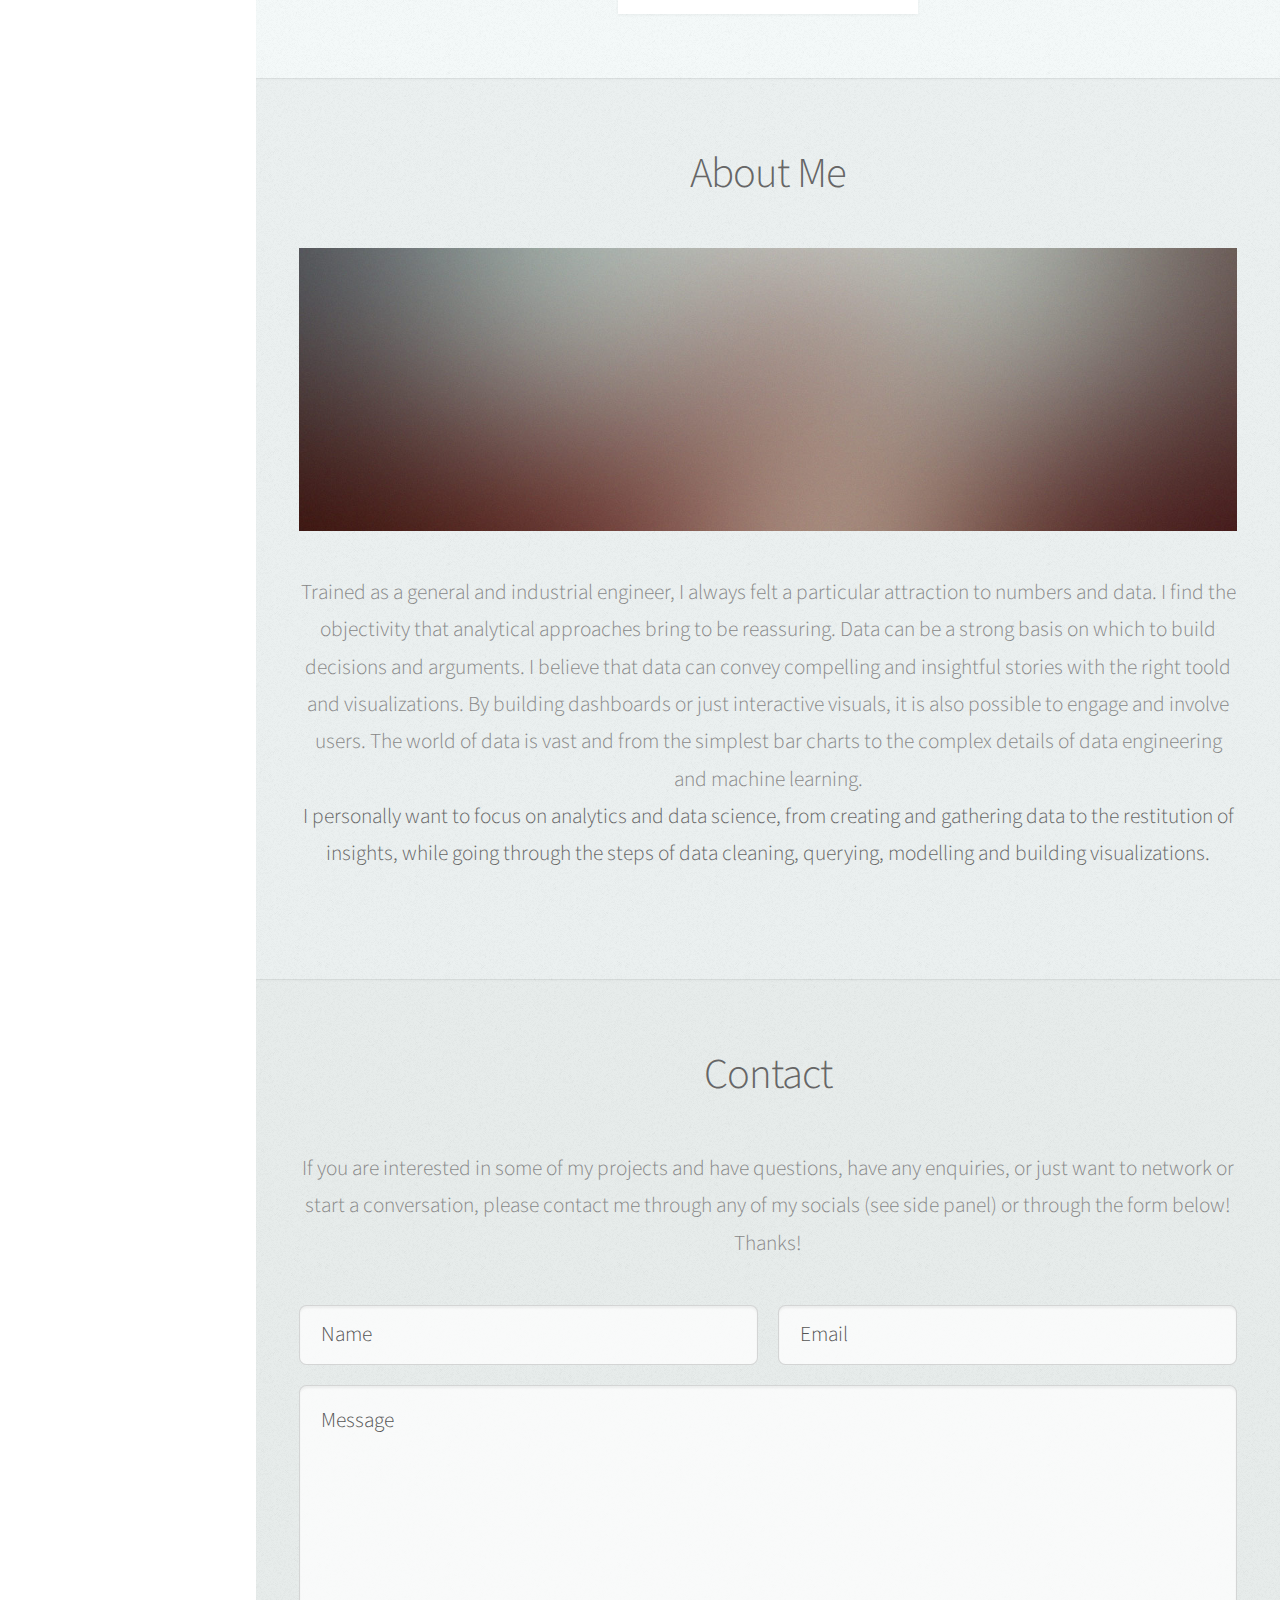
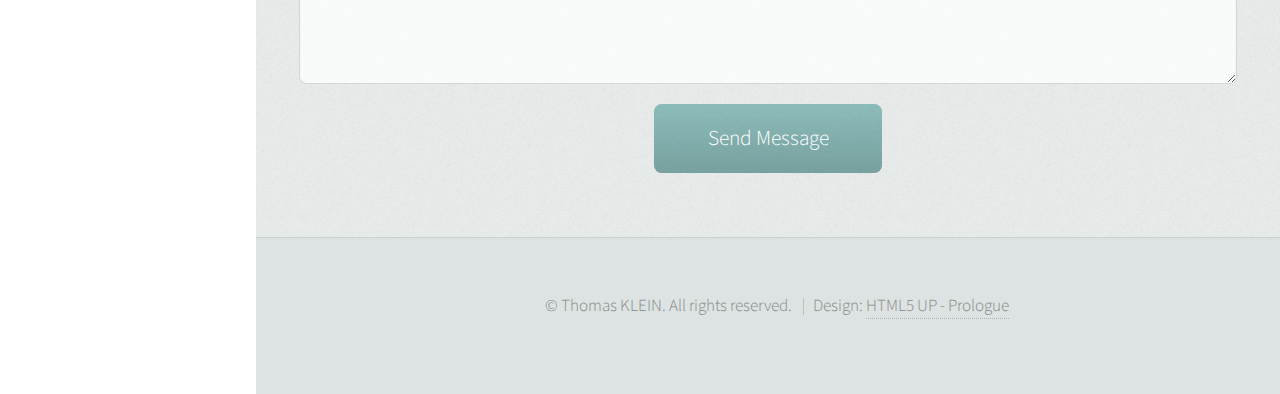
==== commit e17fc670: "removing latin" ====
--- a/index.html
+++ b/index.html
@@ -93,7 +93,7 @@
 				<p>Below are a few examples of some of the non-professional projects I have worked on either as part of
 					courses and certifications or just simply
 					as personal endeavours to practice and test my skills on original ideas. Check out 
-					<a href="https://github.com/ThomasKlein90">my GitHub profile</a>for more projects.
+					<a href="https://github.com/ThomasKlein90">my GitHub profile</a> for more projects.
 				</p>
 
 				<div class="row">
@@ -108,7 +108,7 @@
 						<article class="item">
 							<a href="#" class="image fit"><img src="images/pic03.jpg" alt="" /></a>
 							<header>
-								<h3>Rhoncus Semper</h3>
+								<h3>Foods and superfoods (coming soon)</h3>
 							</header>
 						</article>
 					</div>
@@ -123,7 +123,7 @@
 						<article class="item">
 							<a href="#" class="image fit"><img src="images/pic05.jpg" alt="" /></a>
 							<header>
-								<h3>Natoque Vitae</h3>
+								<h3>Google Advanced Data Analytics - Capstone project (coming soon)</h3>
 							</header>
 						</article>
 					</div>
@@ -137,7 +137,7 @@
 						<article class="item">
 							<a href="#" class="image fit"><img src="images/pic07.jpg" alt="" /></a>
 							<header>
-								<h3>Orci Convallis</h3>
+								<h3>Project (coming soon)</h3>
 							</header>
 						</article>
 					</div>
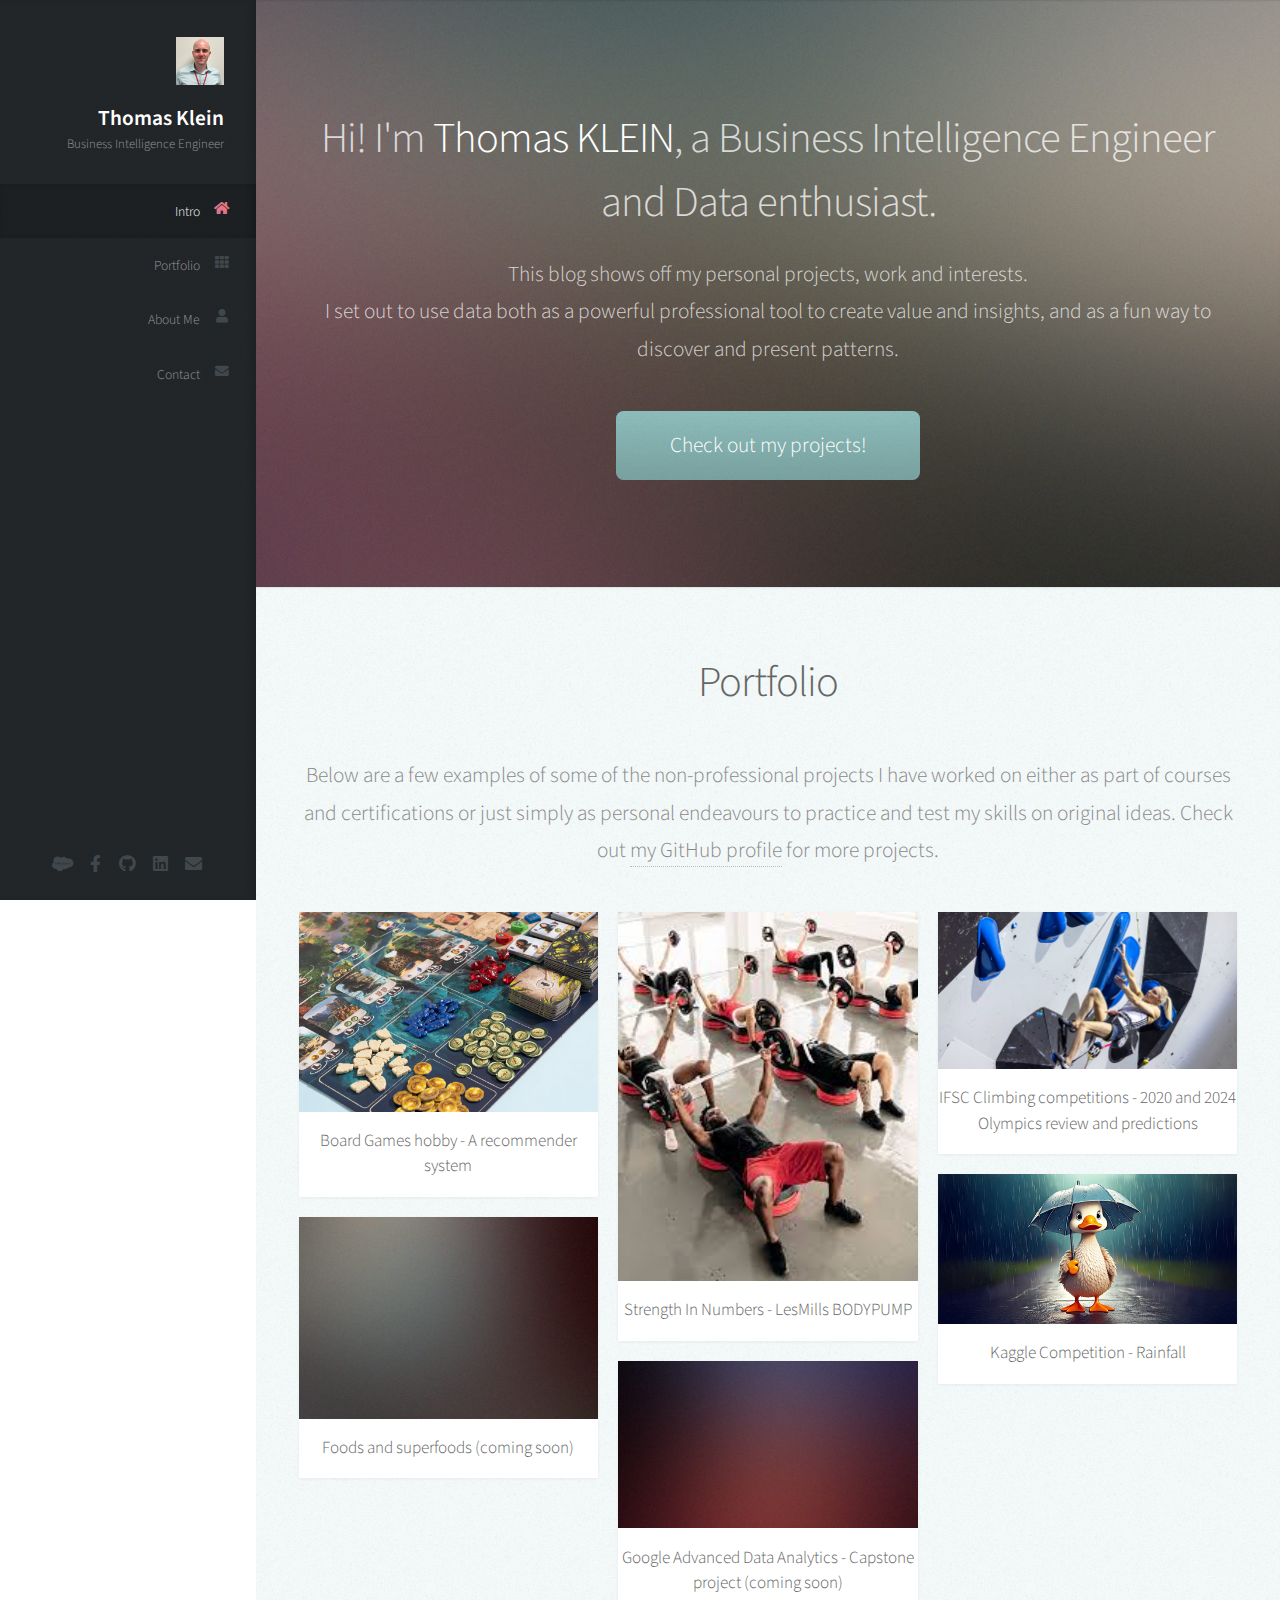
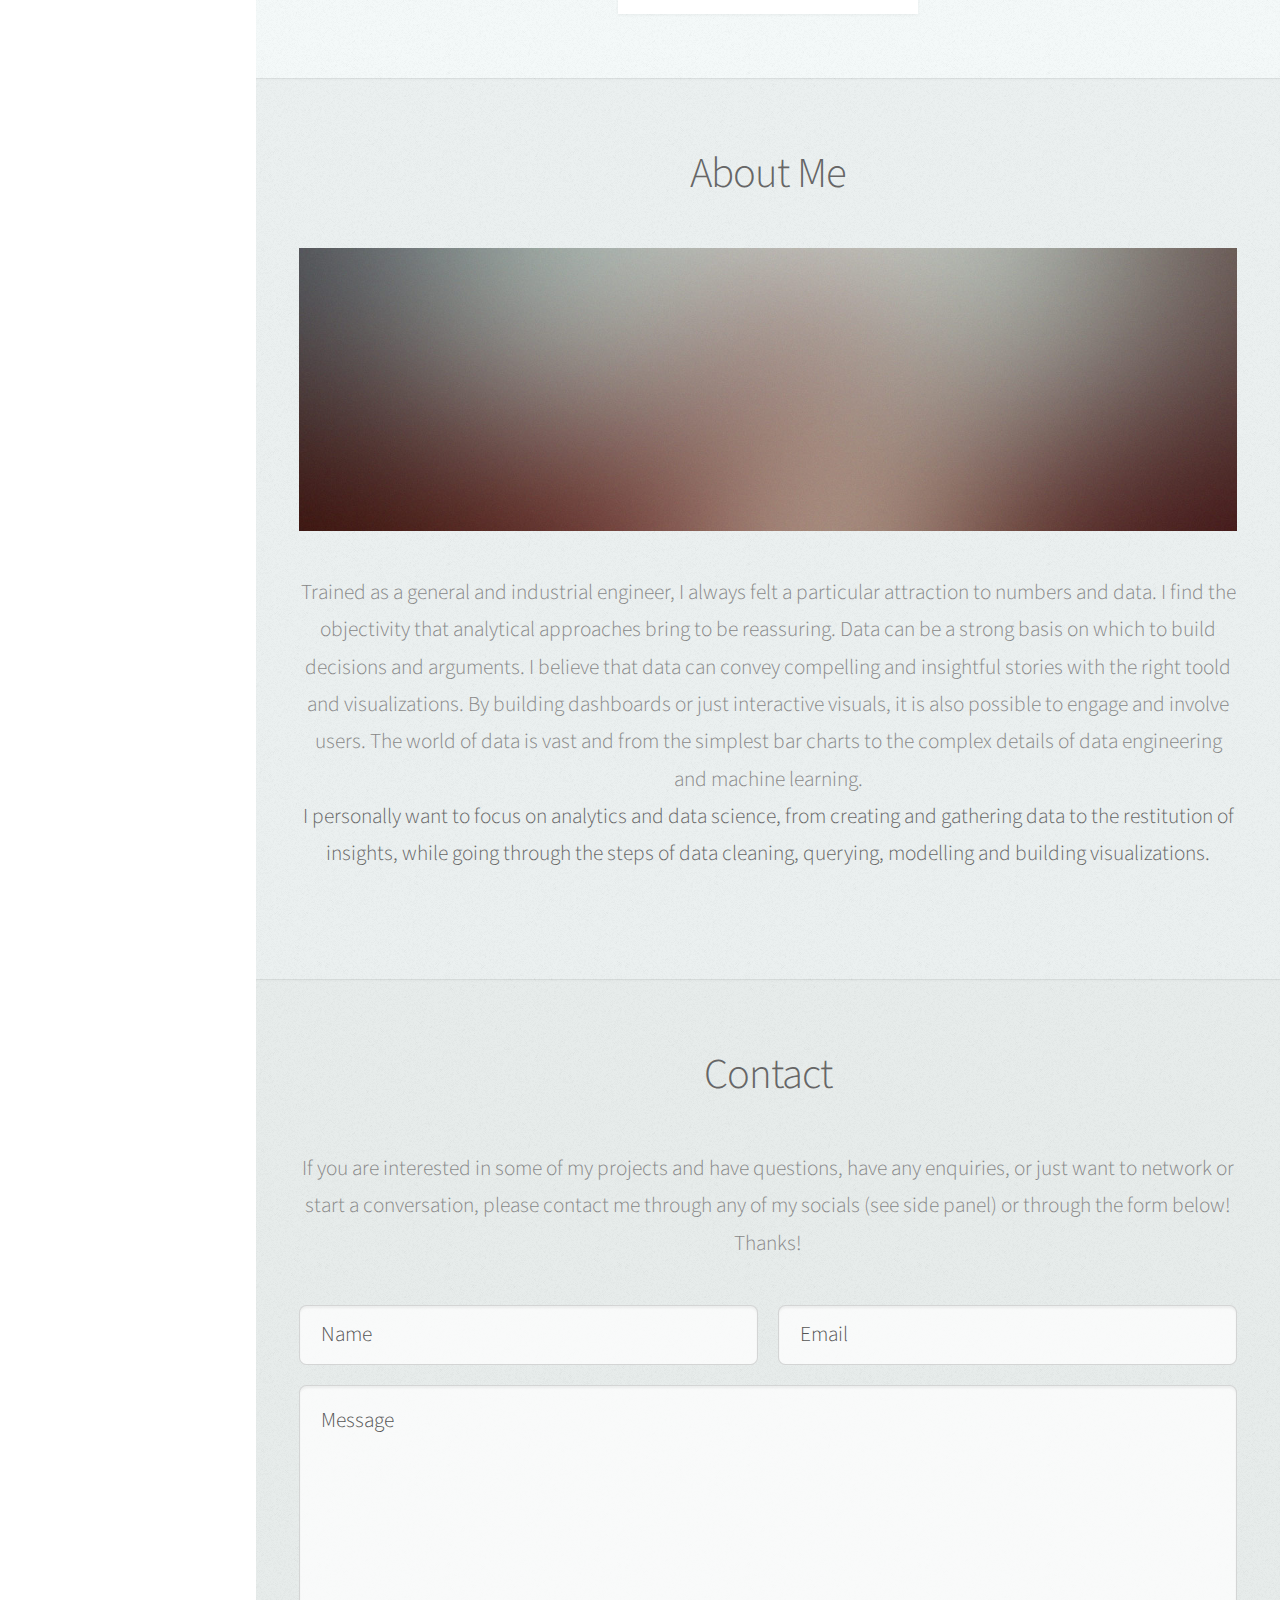
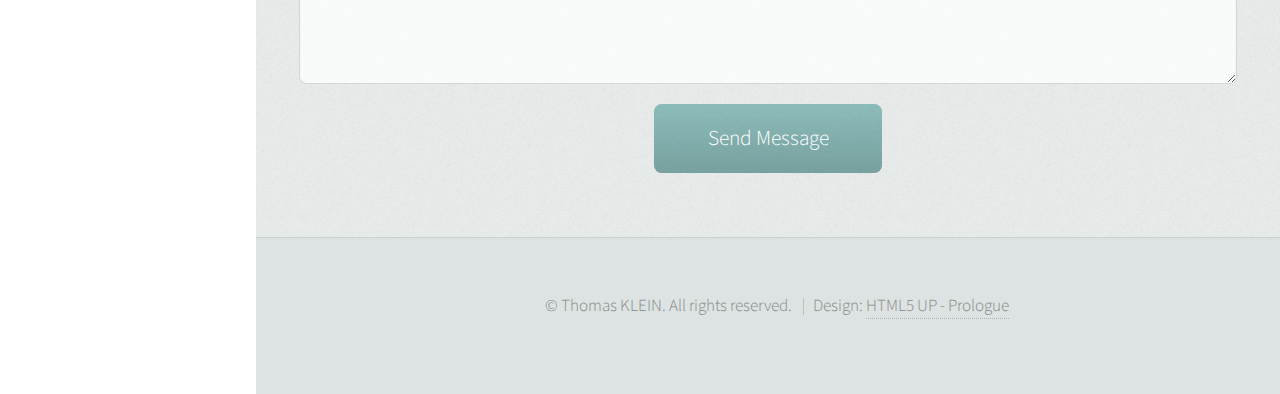
==== commit bfa493b8: "new article: rainfall" ====
--- a/index.html
+++ b/index.html
@@ -135,9 +135,9 @@
 							</header>
 						</article>
 						<article class="item">
-							<a href="#" class="image fit"><img src="images/pic07.jpg" alt="" /></a>
-							<header>
-								<h3>Project (coming soon)</h3>
+							<a href="article_rainfall.html" class="image fit"><img src="images/rainfall_title.jpg" alt="" /></a>
+							<header>
+								<h3>Kaggle Competition - Rainfall</h3>
 							</header>
 						</article>
 					</div>
